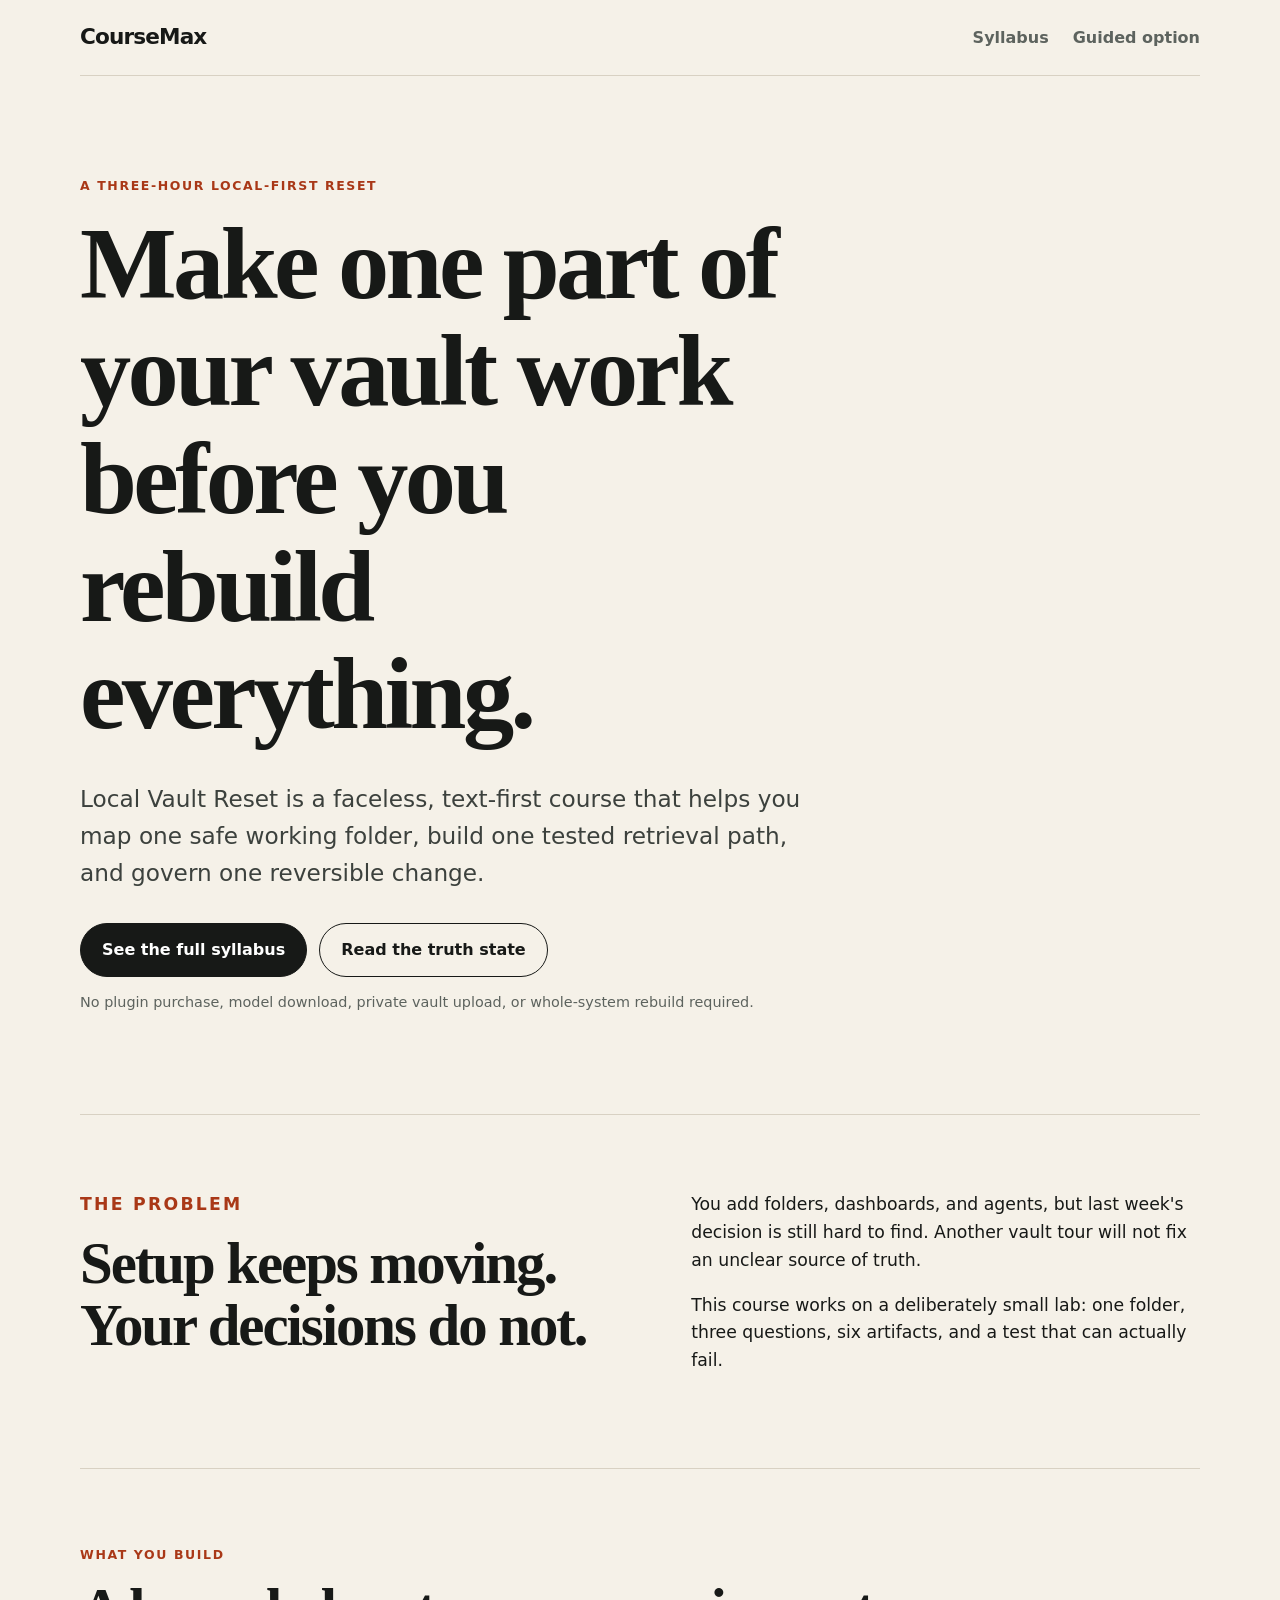
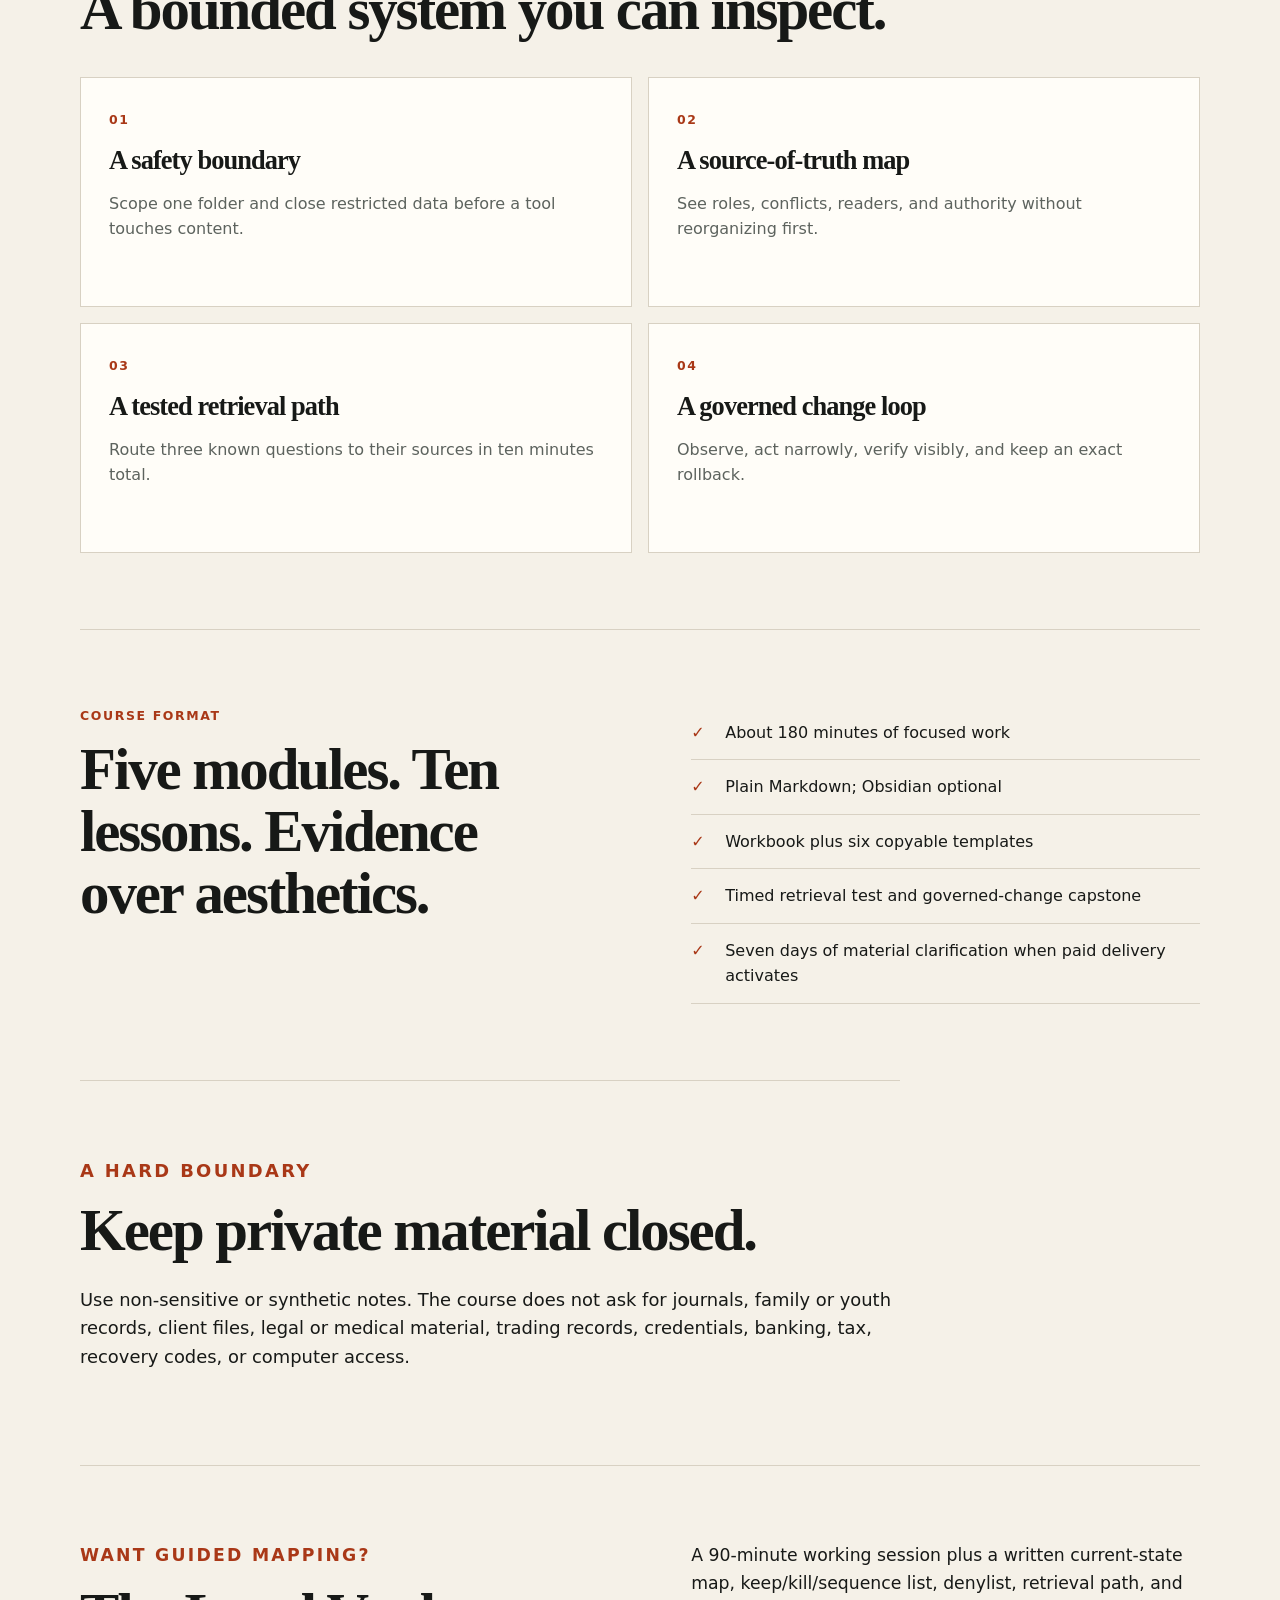
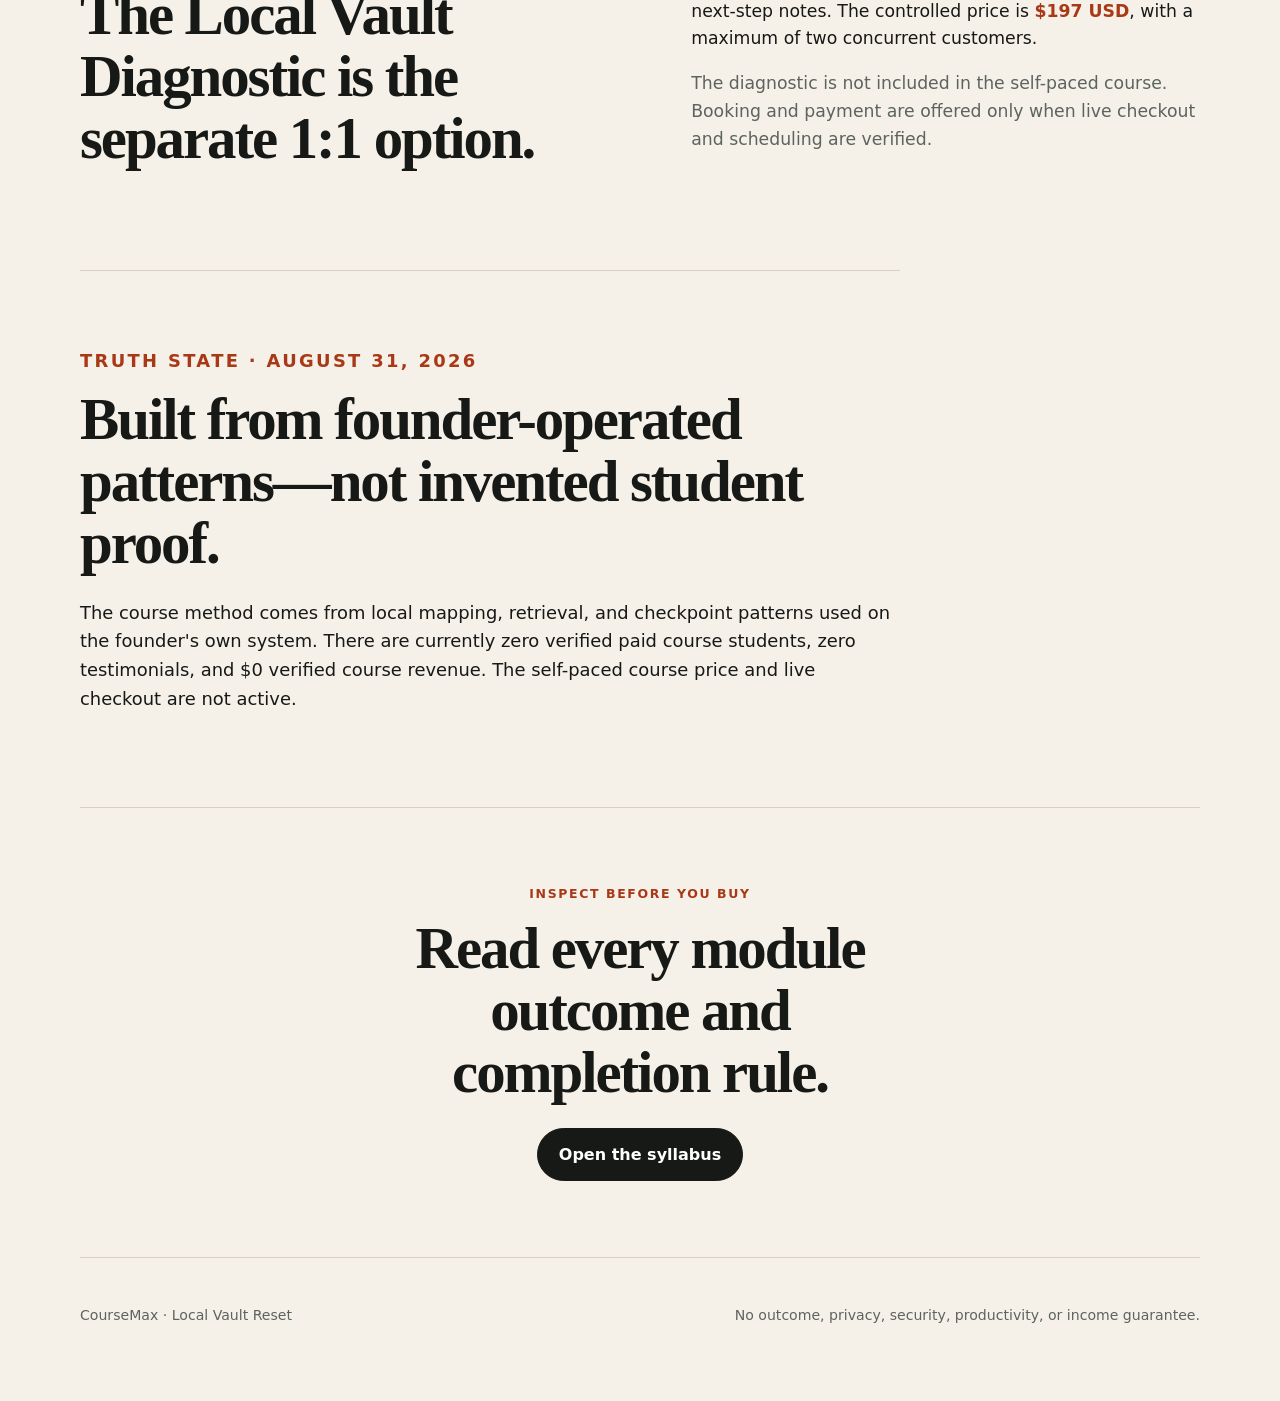
==== index.html @ 805ca391 "Launch Local Vault Reset public course page" ====
<!doctype html>
<html lang="en">
<head>
  <meta charset="utf-8">
  <meta name="viewport" content="width=device-width, initial-scale=1">
  <meta name="description" content="Local Vault Reset is a three-hour, text-first course for building one bounded retrieval path and governed change workflow.">
  <meta name="robots" content="index,follow">
  <title>Local Vault Reset — CourseMax</title>
  <link rel="stylesheet" href="styles.css">
</head>
<body>
  <header class="site-header">
    <a class="brand" href="index.html" aria-label="CourseMax home">CourseMax</a>
    <nav aria-label="Primary navigation">
      <a href="syllabus.html">Syllabus</a>
      <a href="#guided">Guided option</a>
    </nav>
  </header>

  <main>
    <section class="hero">
      <p class="eyebrow">A three-hour local-first reset</p>
      <h1>Make one part of your vault work before you rebuild everything.</h1>
      <p class="lede">Local Vault Reset is a faceless, text-first course that
        helps you map one safe working folder, build one tested retrieval path,
        and govern one reversible change.</p>
      <div class="actions">
        <a class="button primary" href="syllabus.html">See the full syllabus</a>
        <a class="button secondary" href="#truth">Read the truth state</a>
      </div>
      <p class="microcopy">No plugin purchase, model download, private vault
        upload, or whole-system rebuild required.</p>
    </section>

    <section class="problem grid" aria-labelledby="problem-title">
      <div>
        <p class="section-tag">The problem</p>
        <h2 id="problem-title">Setup keeps moving. Your decisions do not.</h2>
      </div>
      <div>
        <p>You add folders, dashboards, and agents, but last week's decision is
          still hard to find. Another vault tour will not fix an unclear source
          of truth.</p>
        <p>This course works on a deliberately small lab: one folder, three
          questions, six artifacts, and a test that can actually fail.</p>
      </div>
    </section>

    <section class="outcomes" aria-labelledby="outcomes-title">
      <p class="section-tag">What you build</p>
      <h2 id="outcomes-title">A bounded system you can inspect.</h2>
      <div class="cards">
        <article><span>01</span><h3>A safety boundary</h3><p>Scope one folder and close restricted data before a tool touches content.</p></article>
        <article><span>02</span><h3>A source-of-truth map</h3><p>See roles, conflicts, readers, and authority without reorganizing first.</p></article>
        <article><span>03</span><h3>A tested retrieval path</h3><p>Route three known questions to their sources in ten minutes total.</p></article>
        <article><span>04</span><h3>A governed change loop</h3><p>Observe, act narrowly, verify visibly, and keep an exact rollback.</p></article>
      </div>
    </section>

    <section class="split" aria-labelledby="format-title">
      <div>
        <p class="section-tag">Course format</p>
        <h2 id="format-title">Five modules. Ten lessons. Evidence over aesthetics.</h2>
      </div>
      <ul class="checklist">
        <li>About 180 minutes of focused work</li>
        <li>Plain Markdown; Obsidian optional</li>
        <li>Workbook plus six copyable templates</li>
        <li>Timed retrieval test and governed-change capstone</li>
        <li>Seven days of material clarification when paid delivery activates</li>
      </ul>
    </section>

    <section class="boundary" aria-labelledby="boundary-title">
      <p class="section-tag">A hard boundary</p>
      <h2 id="boundary-title">Keep private material closed.</h2>
      <p>Use non-sensitive or synthetic notes. The course does not ask for
        journals, family or youth records, client files, legal or medical
        material, trading records, credentials, banking, tax, recovery codes,
        or computer access.</p>
    </section>

    <section id="guided" class="guided grid" aria-labelledby="guided-title">
      <div>
        <p class="section-tag">Want guided mapping?</p>
        <h2 id="guided-title">The Local Vault Diagnostic is the separate 1:1 option.</h2>
      </div>
      <div>
        <p>A 90-minute working session plus a written current-state map,
          keep/kill/sequence list, denylist, retrieval path, and next-step notes.
          The controlled price is <strong>$197 USD</strong>, with a maximum of two
          concurrent customers.</p>
        <p class="microcopy">The diagnostic is not included in the self-paced
          course. Booking and payment are offered only when live checkout and
          scheduling are verified.</p>
      </div>
    </section>

    <section id="truth" class="truth" aria-labelledby="truth-title">
      <p class="section-tag">Truth state · August 31, 2026</p>
      <h2 id="truth-title">Built from founder-operated patterns—not invented student proof.</h2>
      <p>The course method comes from local mapping, retrieval, and checkpoint
        patterns used on the founder's own system. There are currently zero
        verified paid course students, zero testimonials, and $0 verified course
        revenue. The self-paced course price and live checkout are not active.</p>
    </section>

    <section class="final-cta" aria-labelledby="cta-title">
      <p class="section-tag">Inspect before you buy</p>
      <h2 id="cta-title">Read every module outcome and completion rule.</h2>
      <a class="button primary" href="syllabus.html">Open the syllabus</a>
    </section>
  </main>

  <footer>
    <p>CourseMax · Local Vault Reset</p>
    <p>No outcome, privacy, security, productivity, or income guarantee.</p>
  </footer>
</body>
</html>
---- styles.css ----
:root {
  --ink: #171917;
  --muted: #5d635e;
  --paper: #f5f1e8;
  --card: #fffdf8;
  --accent: #e55d2f;
  --accent-dark: #a93817;
  --line: #d8d1c3;
  --green: #173f35;
  --max: 1120px;
}

* { box-sizing: border-box; }
html { scroll-behavior: smooth; }
body {
  margin: 0;
  color: var(--ink);
  background: var(--paper);
  font-family: Inter, ui-sans-serif, system-ui, -apple-system, BlinkMacSystemFont, "Segoe UI", sans-serif;
  line-height: 1.6;
}
a { color: inherit; }
.site-header, main, footer { width: min(calc(100% - 40px), var(--max)); margin-inline: auto; }
.site-header { display: flex; justify-content: space-between; align-items: center; min-height: 76px; border-bottom: 1px solid var(--line); }
.brand { font-weight: 850; letter-spacing: -.04em; text-decoration: none; font-size: 1.35rem; }
nav { display: flex; gap: 24px; }
nav a { color: var(--muted); font-weight: 650; text-decoration: none; }
nav a:hover, nav a:focus-visible { color: var(--accent-dark); }
.hero, .page-intro { padding: 100px 0 86px; max-width: 940px; }
.eyebrow, .section-tag { margin: 0 0 14px; color: var(--accent-dark); font-size: .78rem; font-weight: 850; letter-spacing: .13em; text-transform: uppercase; }
h1, h2, h3 { font-family: Georgia, "Times New Roman", serif; line-height: 1.05; letter-spacing: -.035em; }
h1 { font-size: clamp(3.1rem, 8vw, 6.7rem); margin: 0; max-width: 14ch; }
h2 { font-size: clamp(2.1rem, 4.6vw, 4.1rem); margin: 0 0 24px; }
h3 { font-size: 1.65rem; margin: 16px 0 10px; }
.lede { max-width: 730px; color: #3c413d; font-size: clamp(1.15rem, 2.1vw, 1.45rem); margin: 32px 0; }
.actions { display: flex; flex-wrap: wrap; gap: 12px; margin-top: 32px; }
.button { display: inline-block; border: 1px solid var(--ink); border-radius: 100px; padding: 13px 21px; font-weight: 800; text-decoration: none; }
.button.primary { color: white; background: var(--ink); }
.button.primary:hover, .button.primary:focus-visible { background: var(--green); }
.button.secondary { background: transparent; }
.microcopy { color: var(--muted); font-size: .9rem; max-width: 700px; }
section:not(.hero):not(.page-intro) { padding: 76px 0; border-top: 1px solid var(--line); }
.grid, .split { display: grid; grid-template-columns: 1fr 1fr; gap: clamp(36px, 8vw, 110px); align-items: start; }
.problem p, .guided p { margin-top: 0; font-size: 1.08rem; }
.cards { display: grid; grid-template-columns: repeat(2, 1fr); gap: 16px; margin-top: 36px; }
.cards article { background: var(--card); border: 1px solid var(--line); padding: 28px; min-height: 230px; }
.cards span { color: var(--accent-dark); font-weight: 850; font-size: .78rem; letter-spacing: .12em; }
.cards p { color: var(--muted); }
.checklist { list-style: none; padding: 0; margin: 0; }
.checklist li { padding: 14px 0 14px 34px; border-bottom: 1px solid var(--line); position: relative; }
.checklist li::before { content: "✓"; position: absolute; left: 0; color: var(--accent-dark); font-weight: 900; }
.boundary, .truth, .completion { max-width: 820px; }
.boundary p, .truth p, .completion p { font-size: 1.12rem; }
.guided strong { color: var(--accent-dark); }
.final-cta { text-align: center; }
.final-cta h2 { margin-inline: auto; max-width: 17ch; }
footer { border-top: 1px solid var(--line); display: flex; justify-content: space-between; gap: 20px; padding: 32px 0 60px; color: var(--muted); font-size: .88rem; }
.module-list { display: grid; gap: 18px; }
.module { background: var(--card); border: 1px solid var(--line); padding: clamp(26px, 5vw, 48px); }
.module > p { color: var(--accent-dark); font-size: .78rem; font-weight: 850; letter-spacing: .11em; text-transform: uppercase; }
.module h2 { font-size: clamp(2rem, 4vw, 3.2rem); }
.module li { margin: 10px 0; }

@media (max-width: 720px) {
  .site-header, main, footer { width: min(calc(100% - 28px), var(--max)); }
  .site-header { align-items: flex-start; padding: 20px 0; }
  nav { gap: 12px; flex-direction: column; text-align: right; }
  .hero, .page-intro { padding: 70px 0 60px; }
  h1 { font-size: clamp(3rem, 15vw, 5rem); }
  .grid, .split, .cards { grid-template-columns: 1fr; }
  section:not(.hero):not(.page-intro) { padding: 56px 0; }
  footer { flex-direction: column; }
}

@media (prefers-reduced-motion: reduce) { html { scroll-behavior: auto; } }
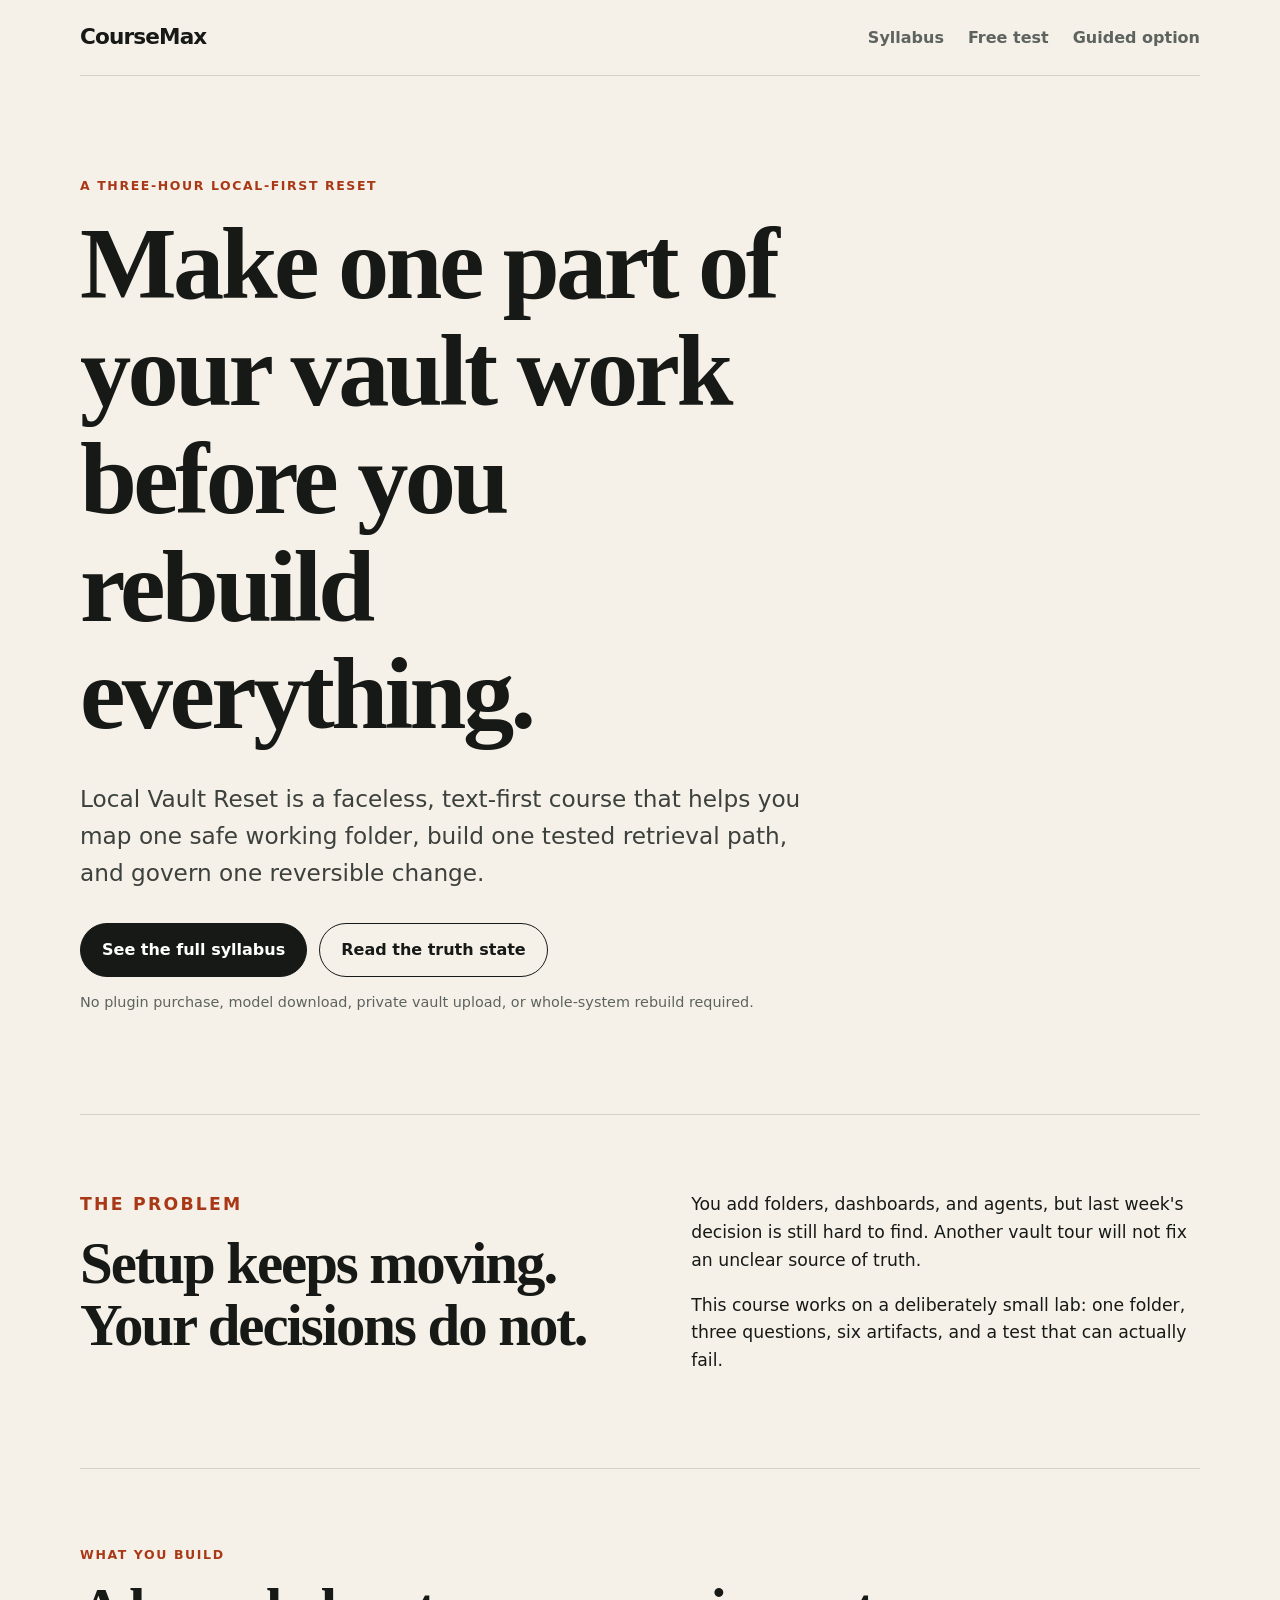
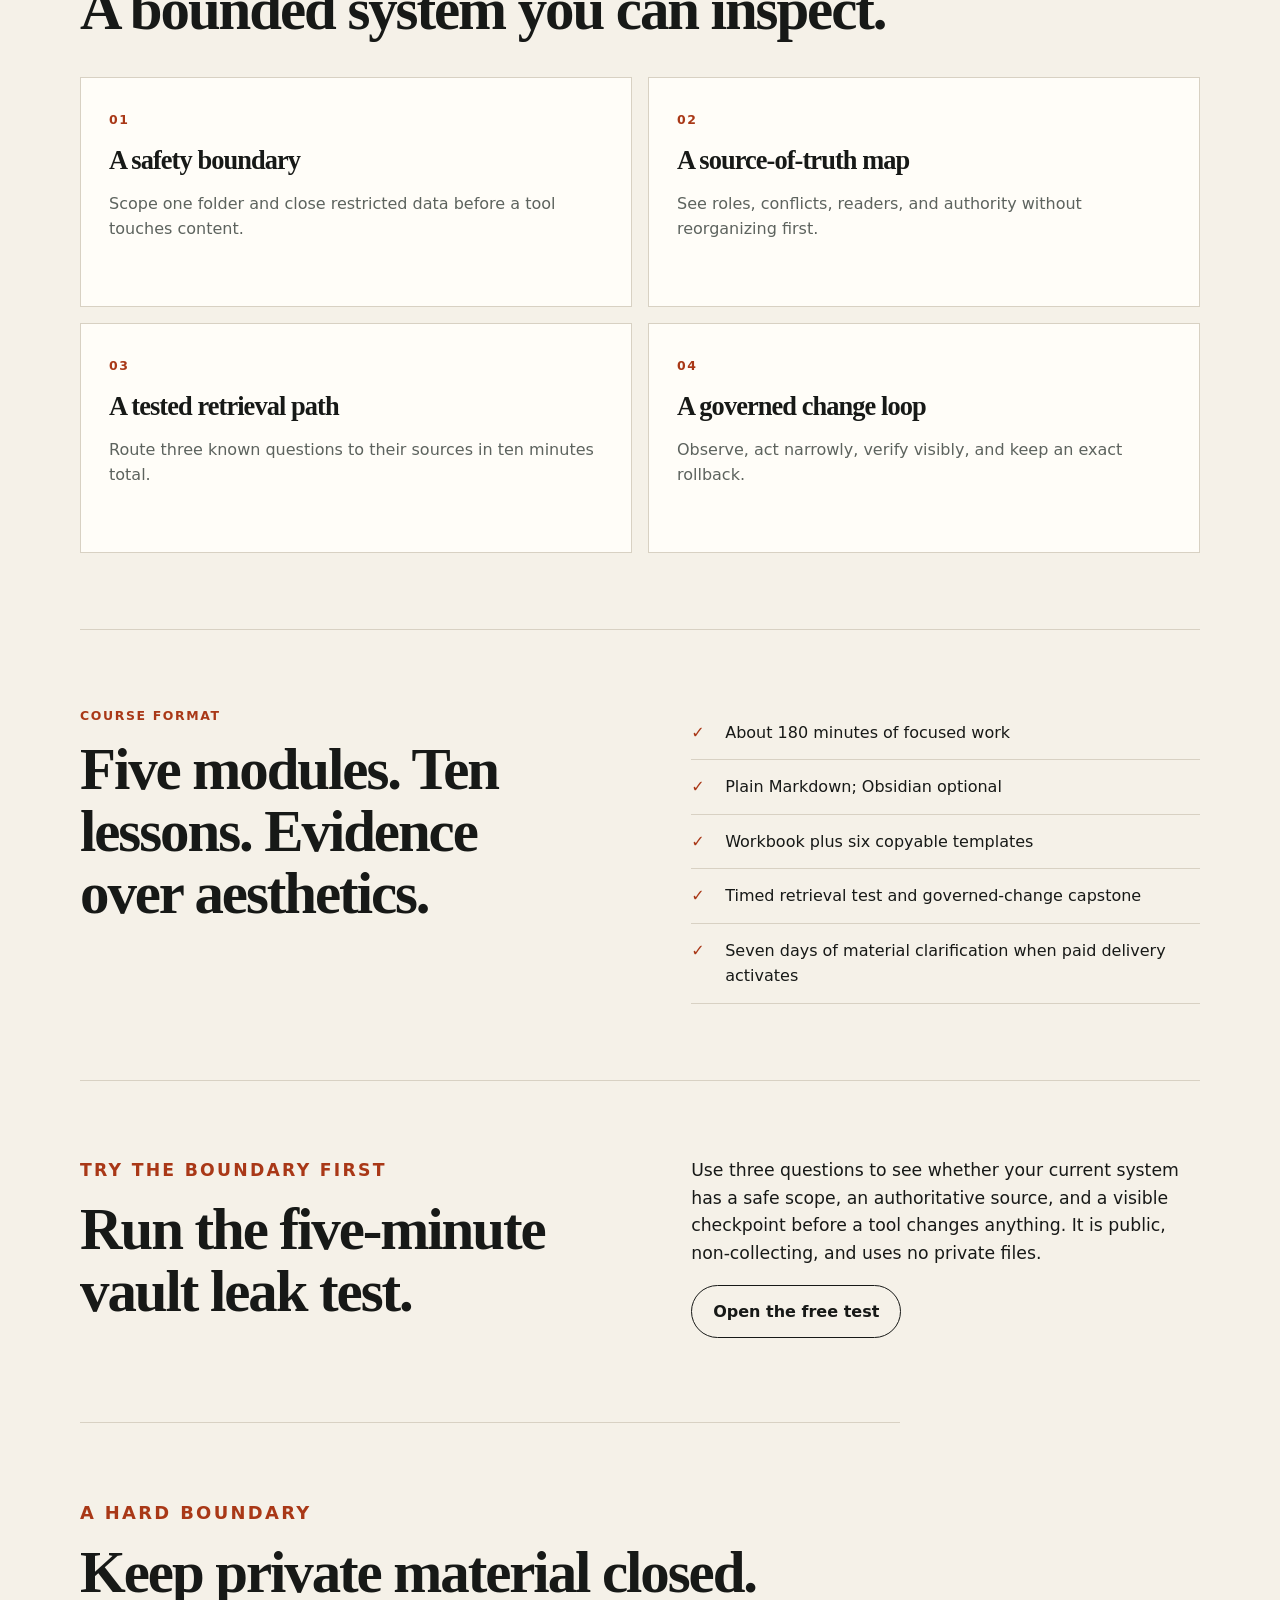
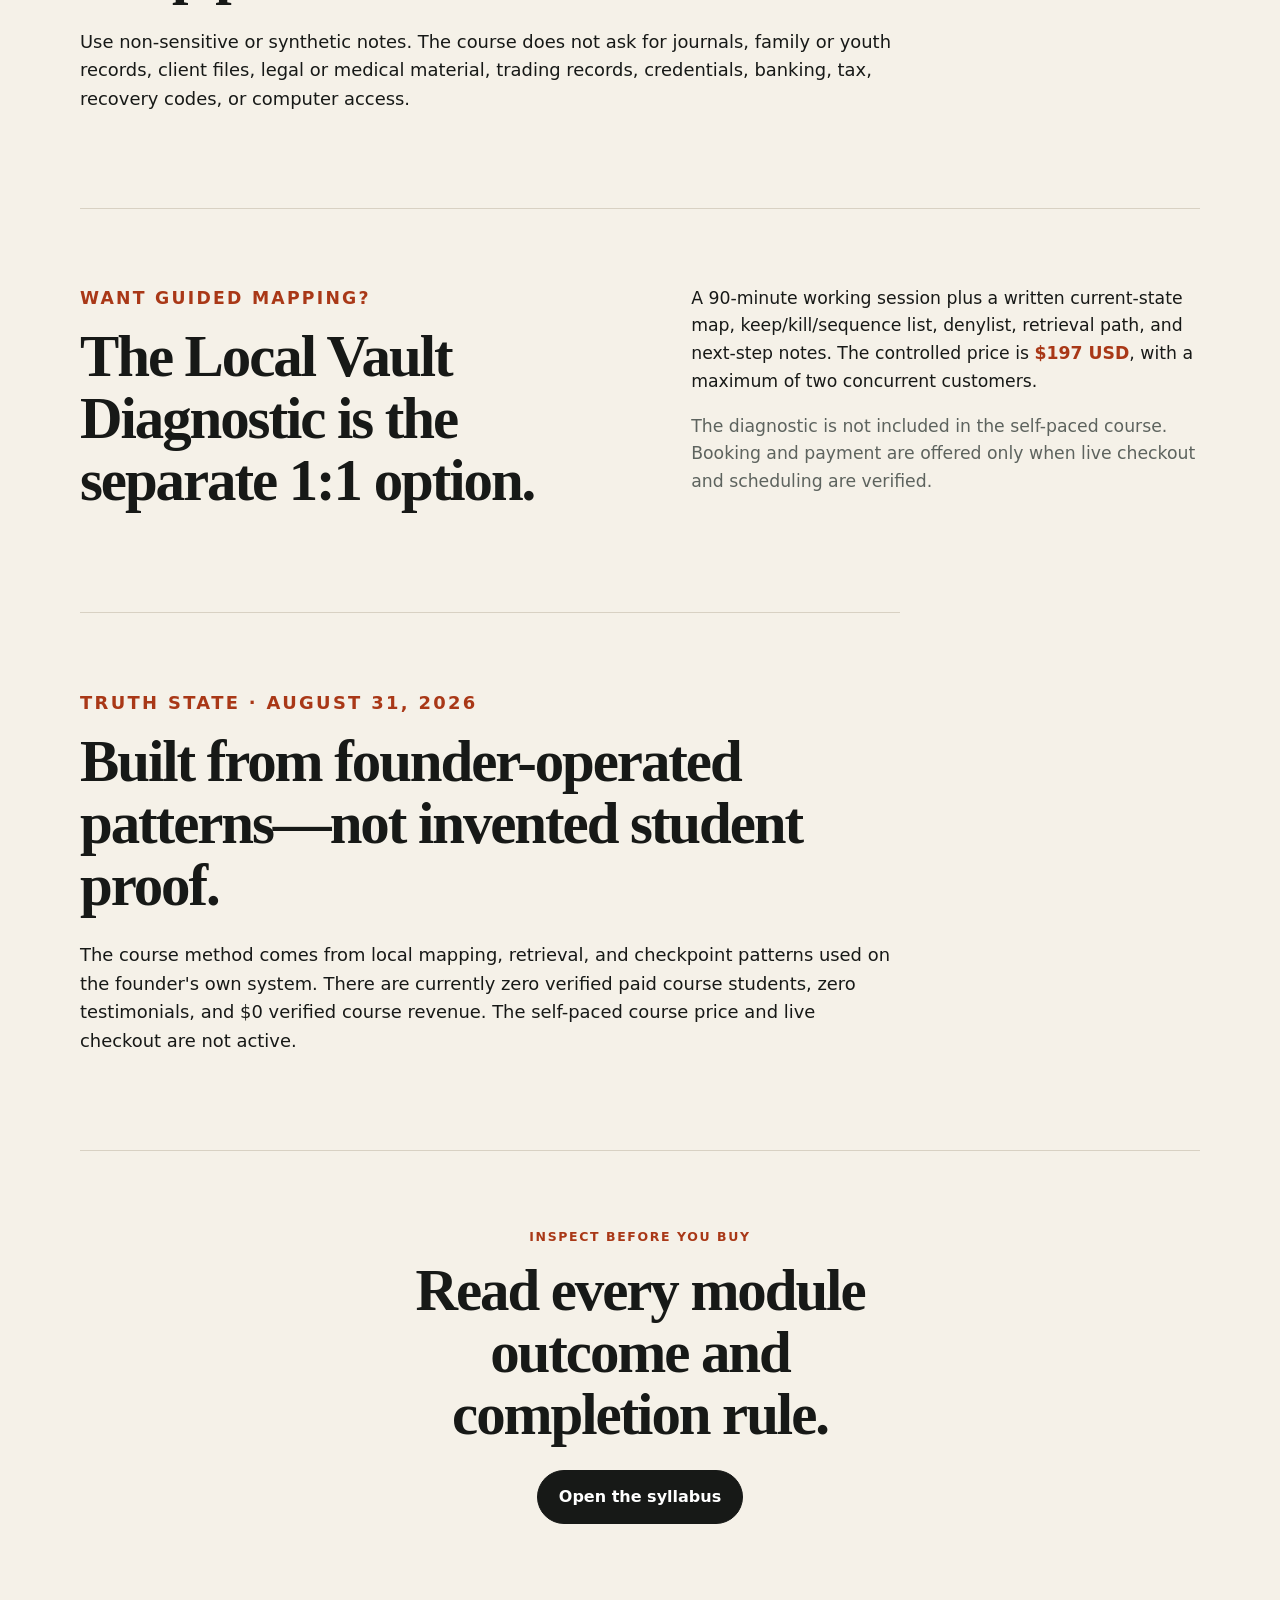
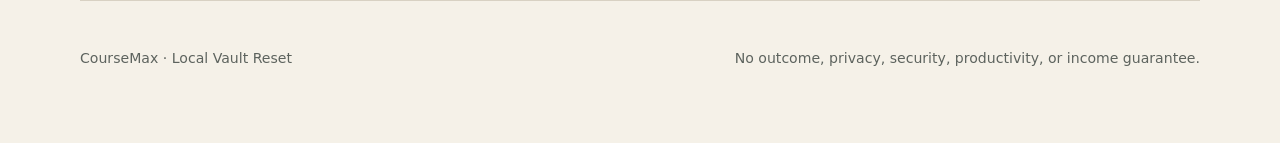
==== commit c744e53b: "Publish five-minute vault leak test" ====
--- a/index.html
+++ b/index.html
@@ -13,6 +13,7 @@
     <a class="brand" href="index.html" aria-label="CourseMax home">CourseMax</a>
     <nav aria-label="Primary navigation">
       <a href="syllabus.html">Syllabus</a>
+      <a href="vault-leak-test.html">Free test</a>
       <a href="#guided">Guided option</a>
     </nav>
   </header>
@@ -71,6 +72,20 @@
       </ul>
     </section>
 
+    <section class="guided grid" aria-labelledby="test-title">
+      <div>
+        <p class="section-tag">Try the boundary first</p>
+        <h2 id="test-title">Run the five-minute vault leak test.</h2>
+      </div>
+      <div>
+        <p>Use three questions to see whether your current system has a safe
+          scope, an authoritative source, and a visible checkpoint before a
+          tool changes anything. It is public, non-collecting, and uses no
+          private files.</p>
+        <a class="button secondary" href="vault-leak-test.html">Open the free test</a>
+      </div>
+    </section>
+
     <section class="boundary" aria-labelledby="boundary-title">
       <p class="section-tag">A hard boundary</p>
       <h2 id="boundary-title">Keep private material closed.</h2>
@@ -118,4 +133,3 @@
   </footer>
 </body>
 </html>
-
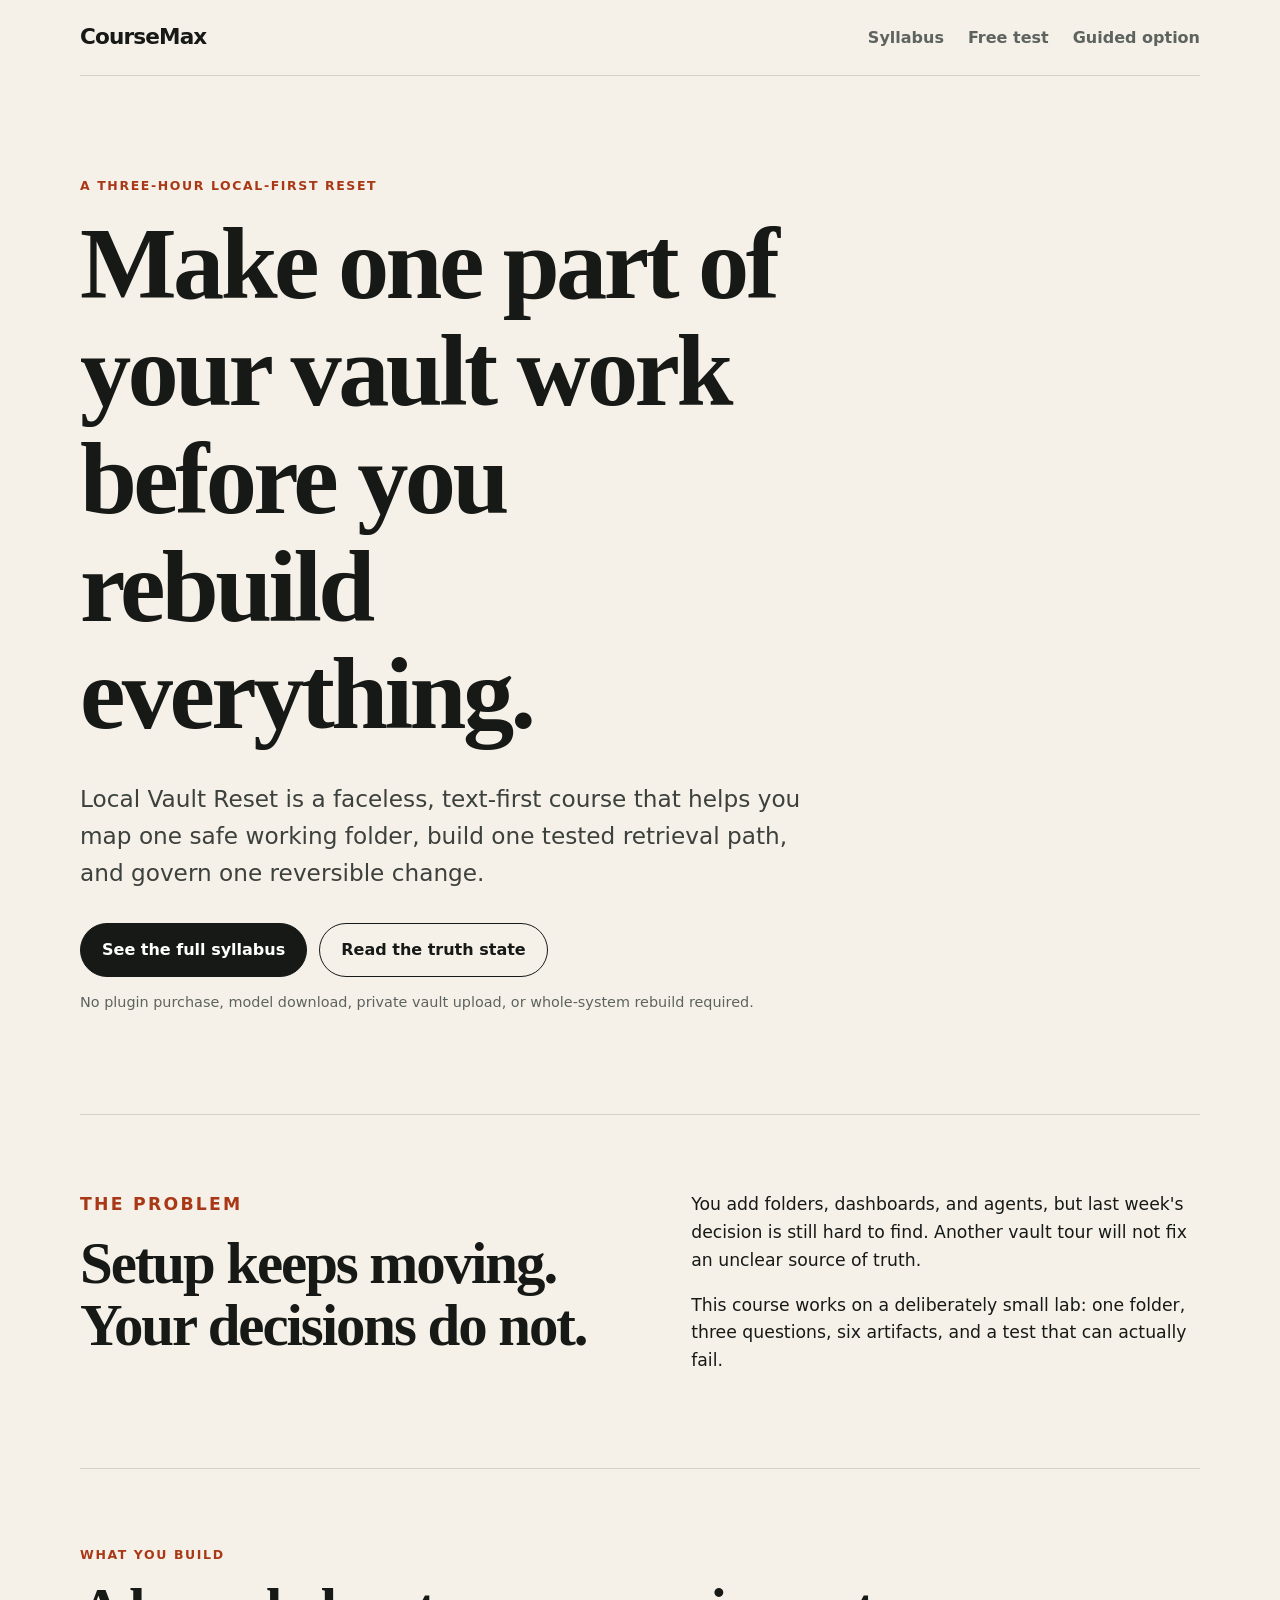
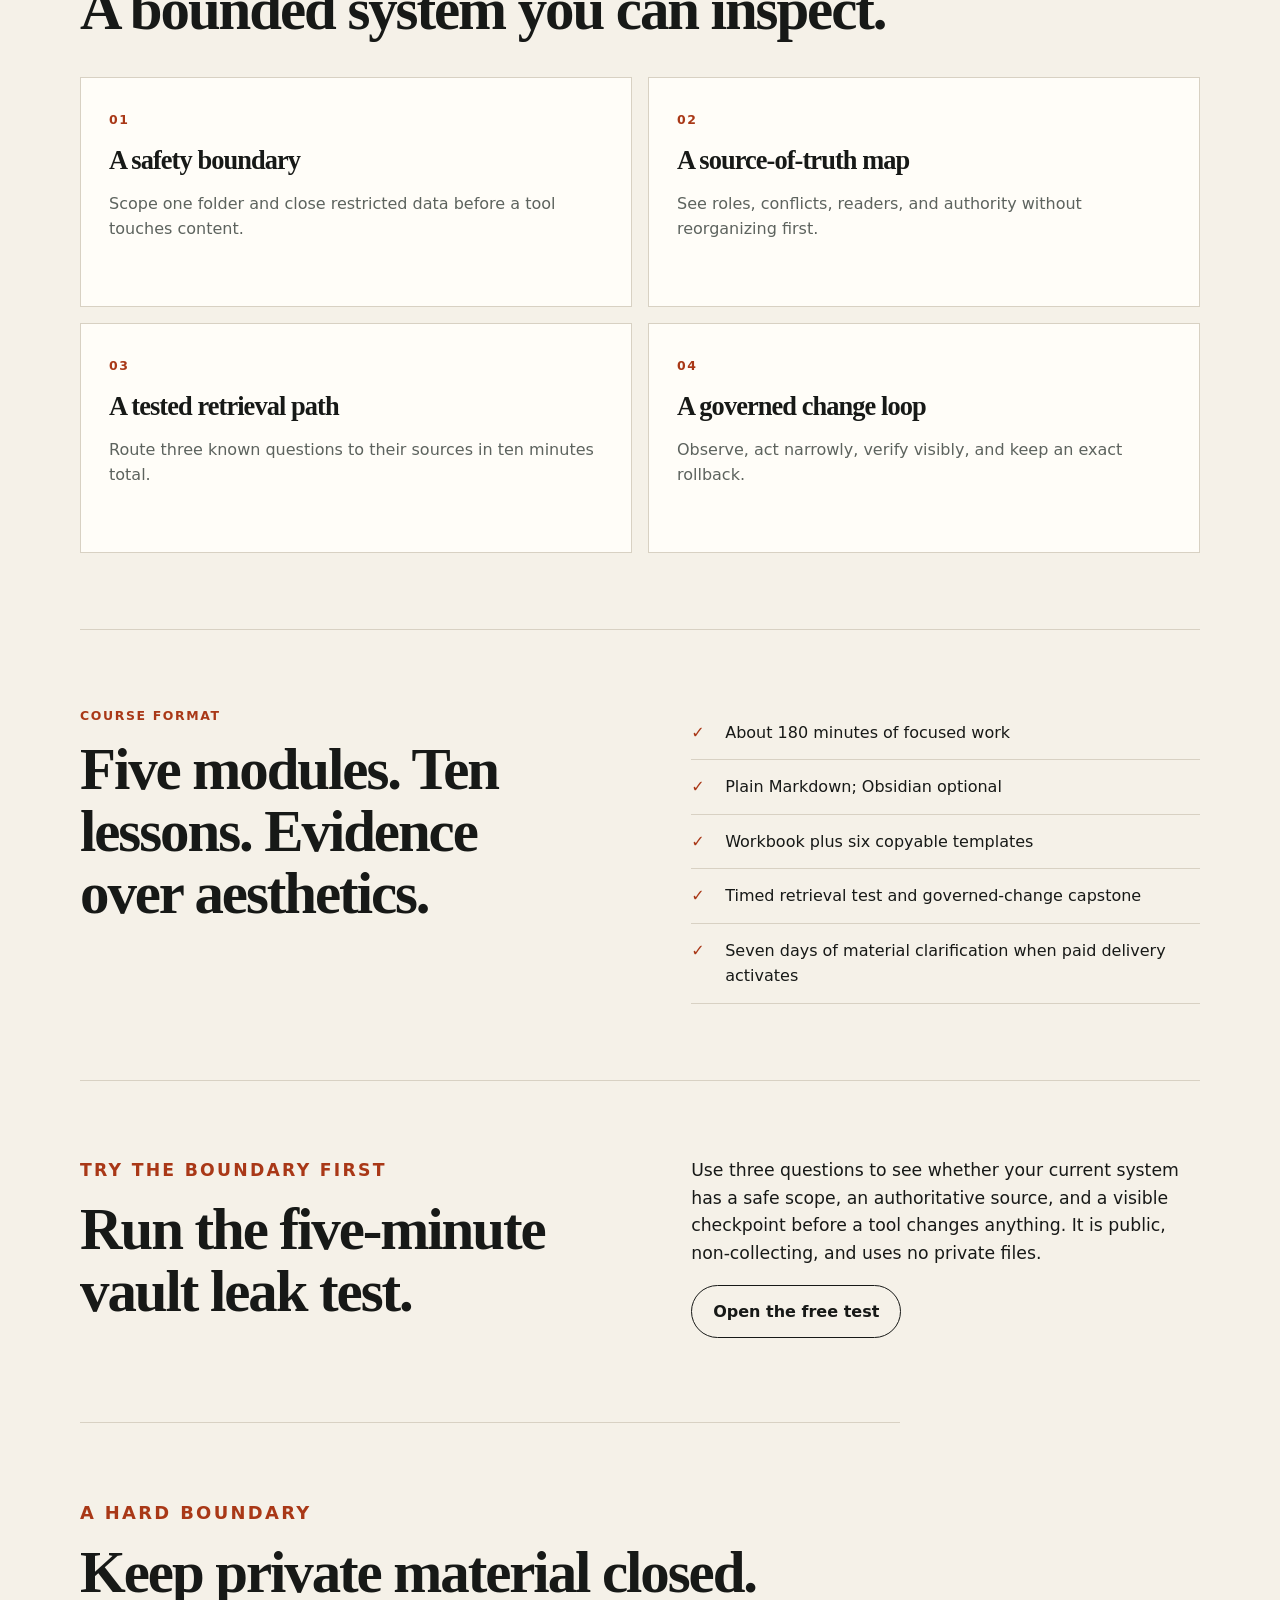
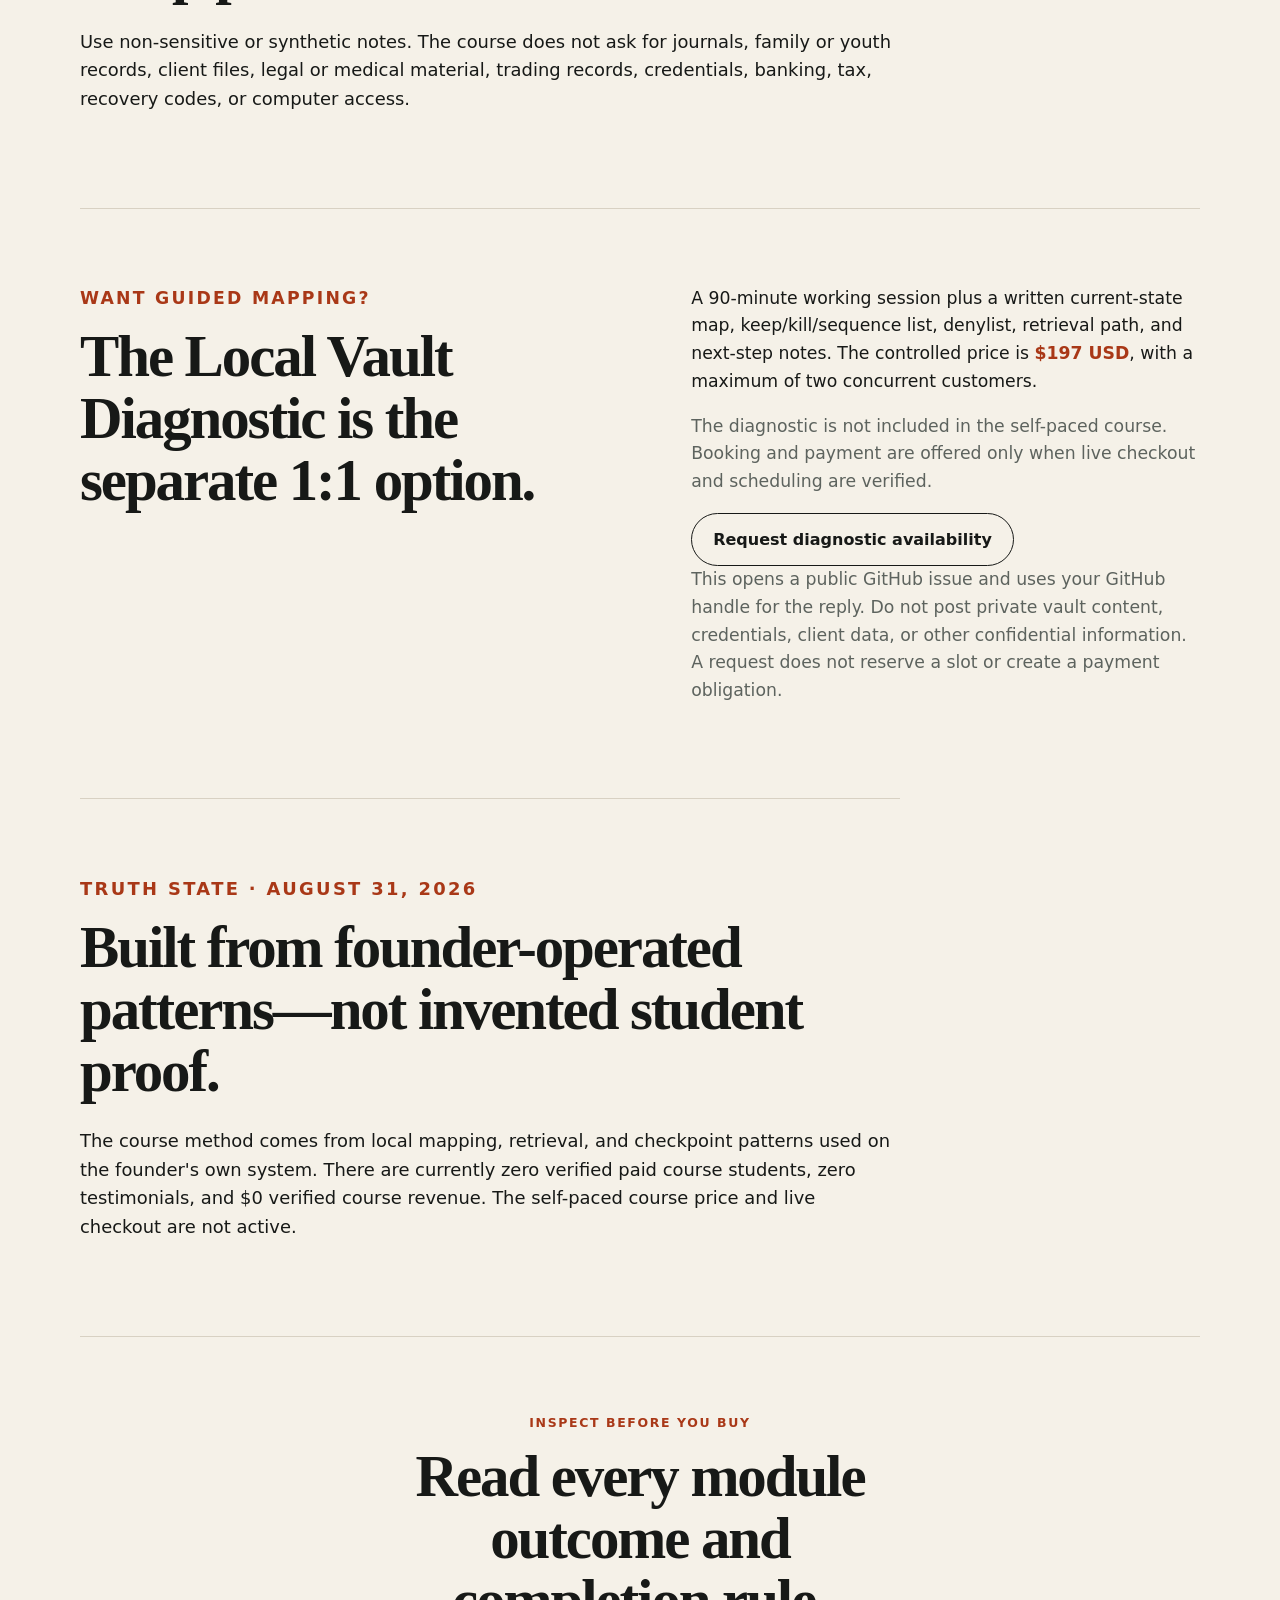
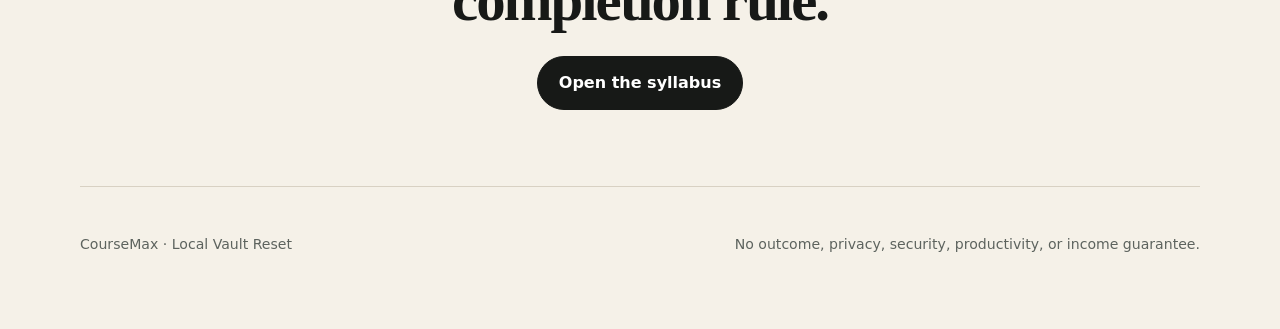
==== commit 56c3af1e: "Add guided diagnostic interest route" ====
--- a/index.html
+++ b/index.html
@@ -108,6 +108,11 @@
         <p class="microcopy">The diagnostic is not included in the self-paced
           course. Booking and payment are offered only when live checkout and
           scheduling are verified.</p>
+        <a class="button secondary" href="https://github.com/nova-digital-jig/local-vault-reset/issues/new?template=guided-diagnostic-interest.yml">Request diagnostic availability</a>
+        <p class="microcopy">This opens a public GitHub issue and uses your
+          GitHub handle for the reply. Do not post private vault content,
+          credentials, client data, or other confidential information. A request
+          does not reserve a slot or create a payment obligation.</p>
       </div>
     </section>
 
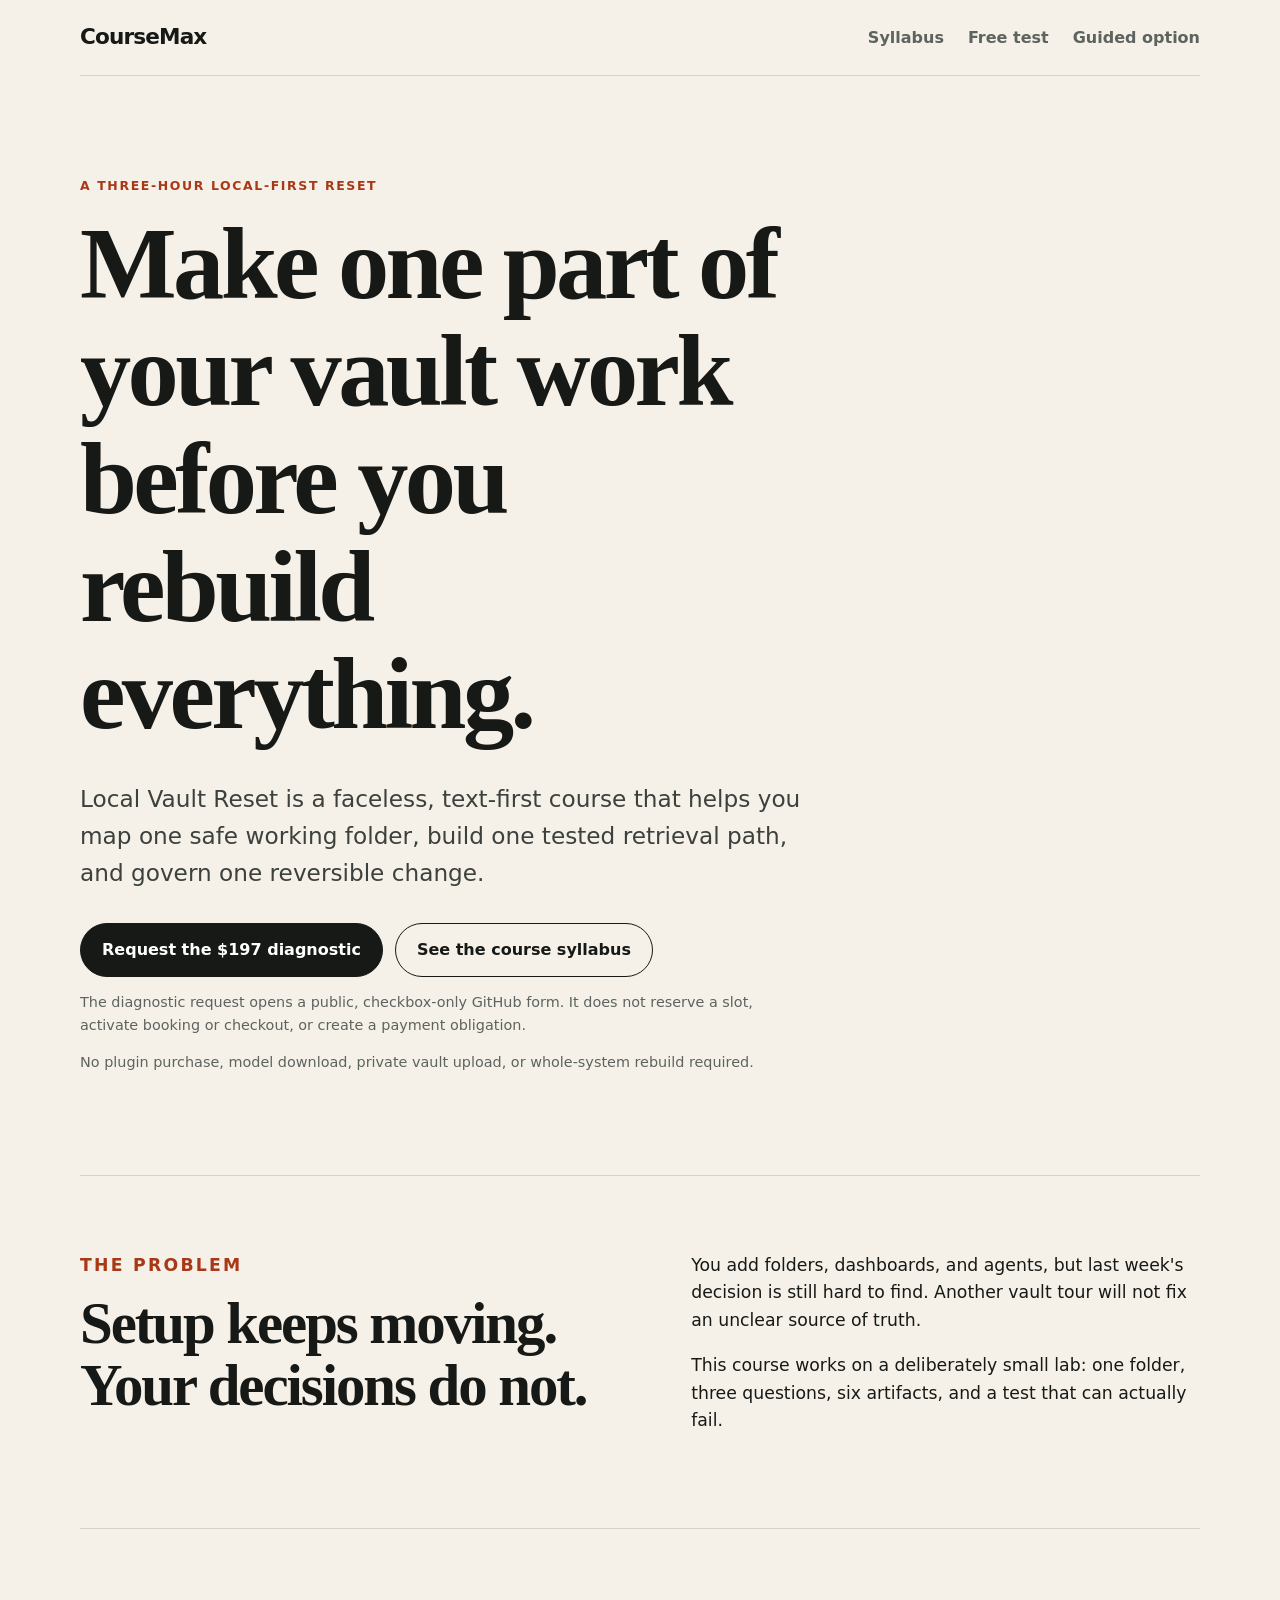
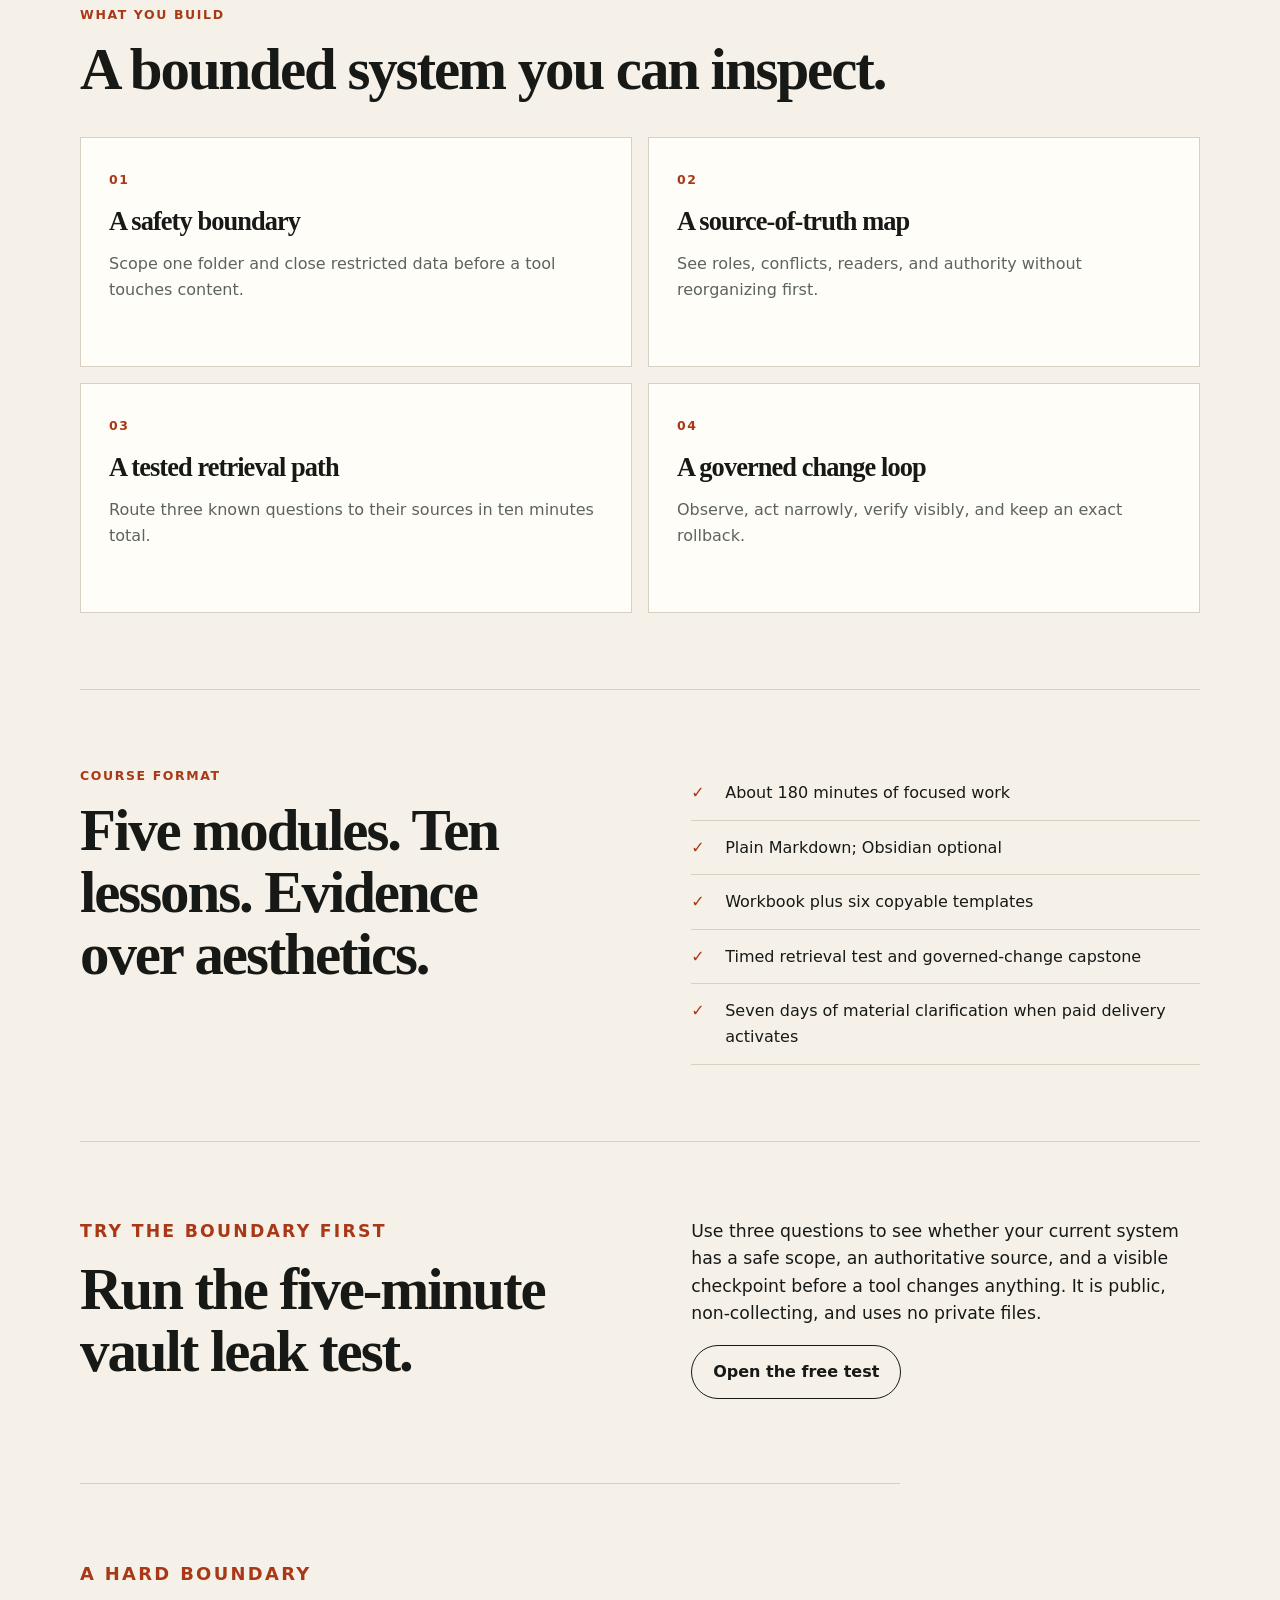
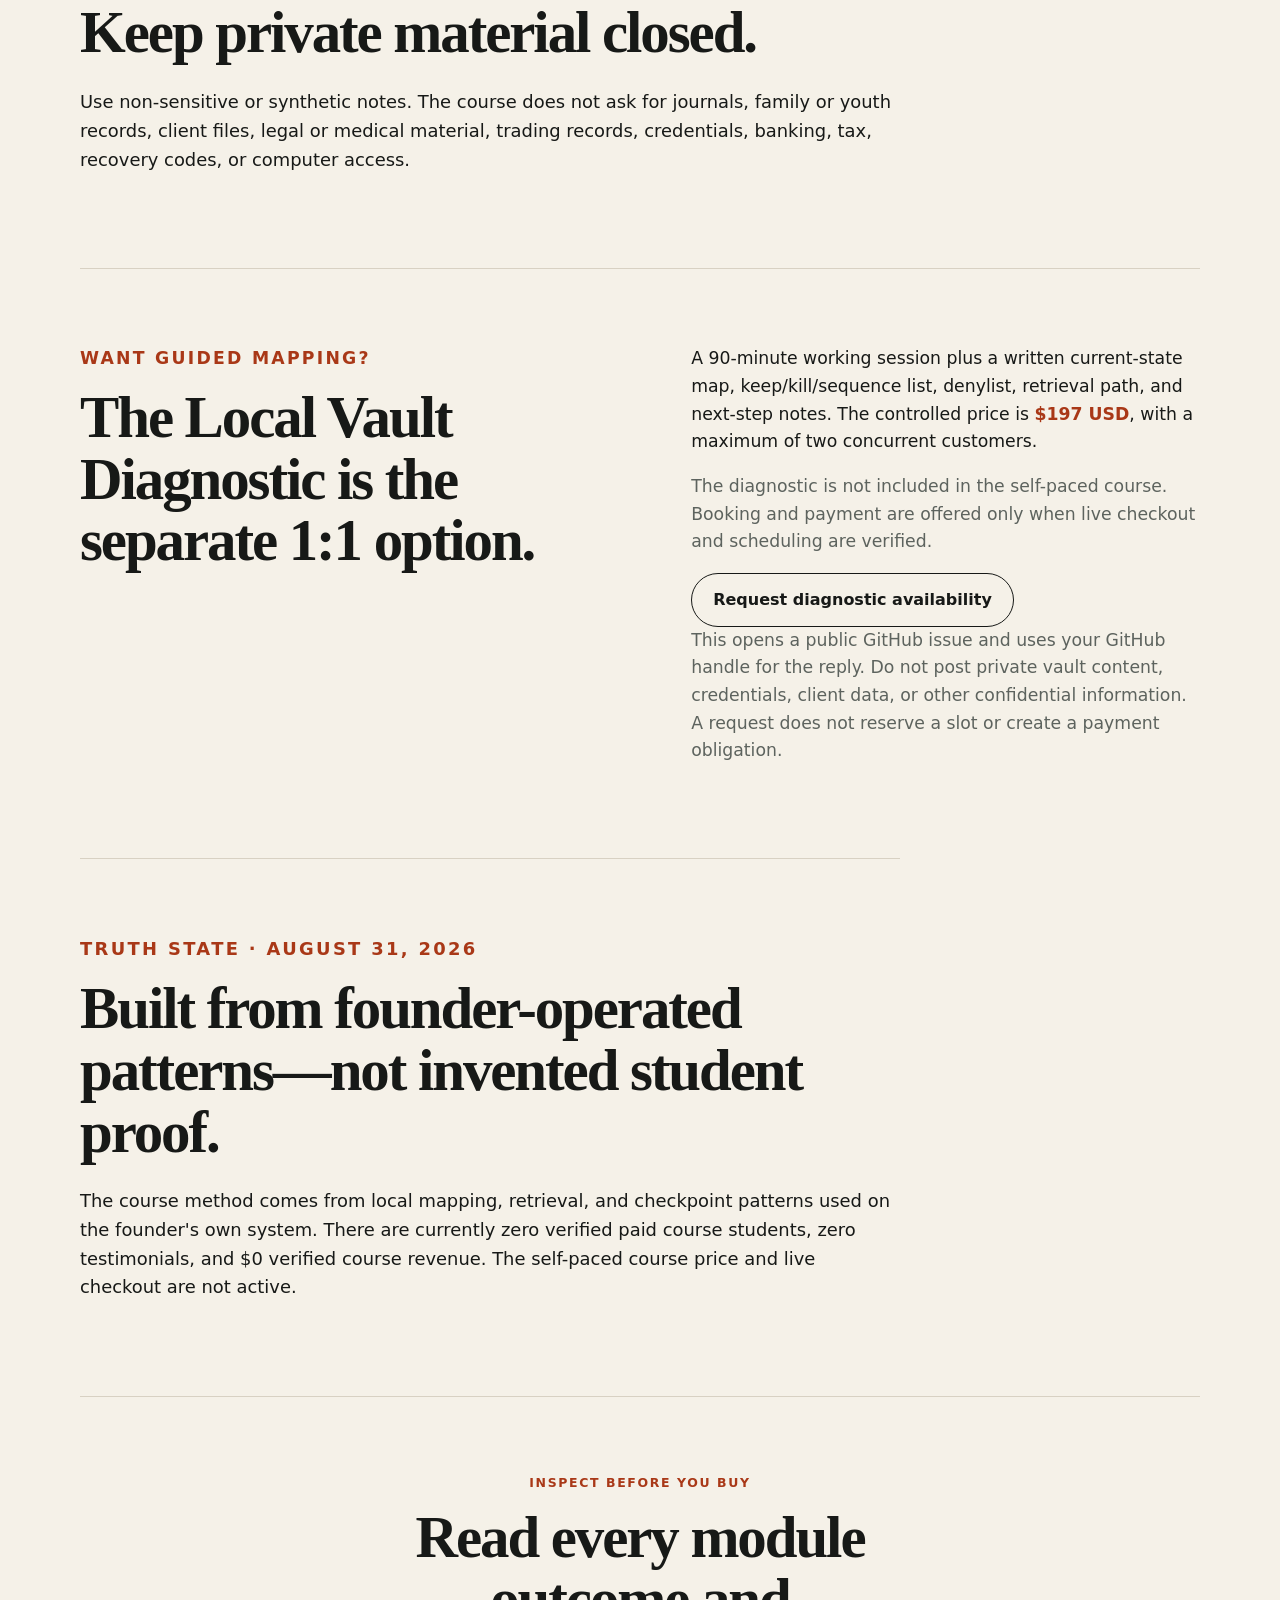
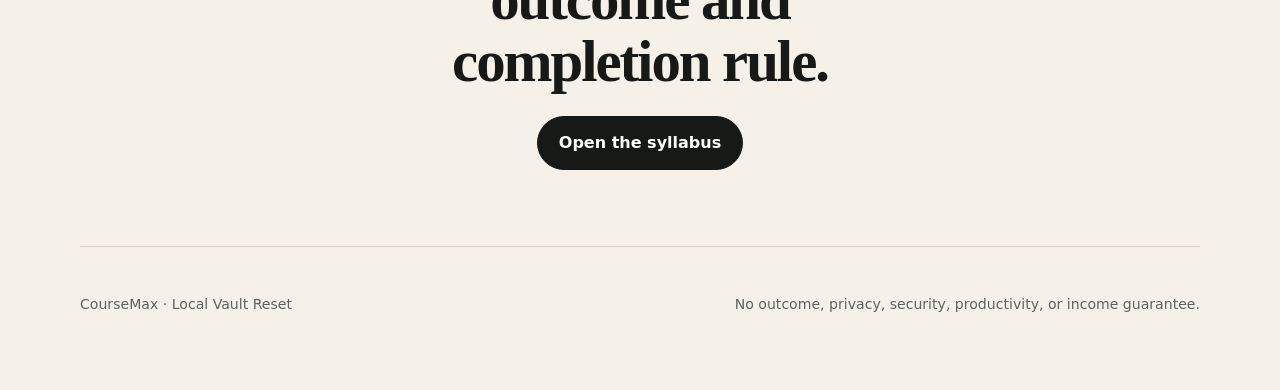
==== commit d96fe6fe: "Prioritize diagnostic availability CTA" ====
--- a/index.html
+++ b/index.html
@@ -5,6 +5,14 @@
   <meta name="viewport" content="width=device-width, initial-scale=1">
   <meta name="description" content="Local Vault Reset is a three-hour, text-first course for building one bounded retrieval path and governed change workflow.">
   <meta name="robots" content="index,follow">
+  <link rel="canonical" href="https://nova-digital-jig.github.io/local-vault-reset/">
+  <meta property="og:type" content="website">
+  <meta property="og:url" content="https://nova-digital-jig.github.io/local-vault-reset/">
+  <meta property="og:title" content="Local Vault Reset — CourseMax">
+  <meta property="og:description" content="Local Vault Reset is a three-hour, text-first course for building one bounded retrieval path and governed change workflow.">
+  <meta name="twitter:card" content="summary">
+  <meta name="twitter:title" content="Local Vault Reset — CourseMax">
+  <meta name="twitter:description" content="Local Vault Reset is a three-hour, text-first course for building one bounded retrieval path and governed change workflow.">
   <title>Local Vault Reset — CourseMax</title>
   <link rel="stylesheet" href="styles.css">
 </head>
@@ -26,9 +34,12 @@
         helps you map one safe working folder, build one tested retrieval path,
         and govern one reversible change.</p>
       <div class="actions">
-        <a class="button primary" href="syllabus.html">See the full syllabus</a>
-        <a class="button secondary" href="#truth">Read the truth state</a>
+        <a class="button primary" href="https://github.com/nova-digital-jig/local-vault-reset/issues/new?template=guided-diagnostic-interest.yml">Request the $197 diagnostic</a>
+        <a class="button secondary" href="syllabus.html">See the course syllabus</a>
       </div>
+      <p class="microcopy">The diagnostic request opens a public, checkbox-only
+        GitHub form. It does not reserve a slot, activate booking or checkout,
+        or create a payment obligation.</p>
       <p class="microcopy">No plugin purchase, model download, private vault
         upload, or whole-system rebuild required.</p>
     </section>
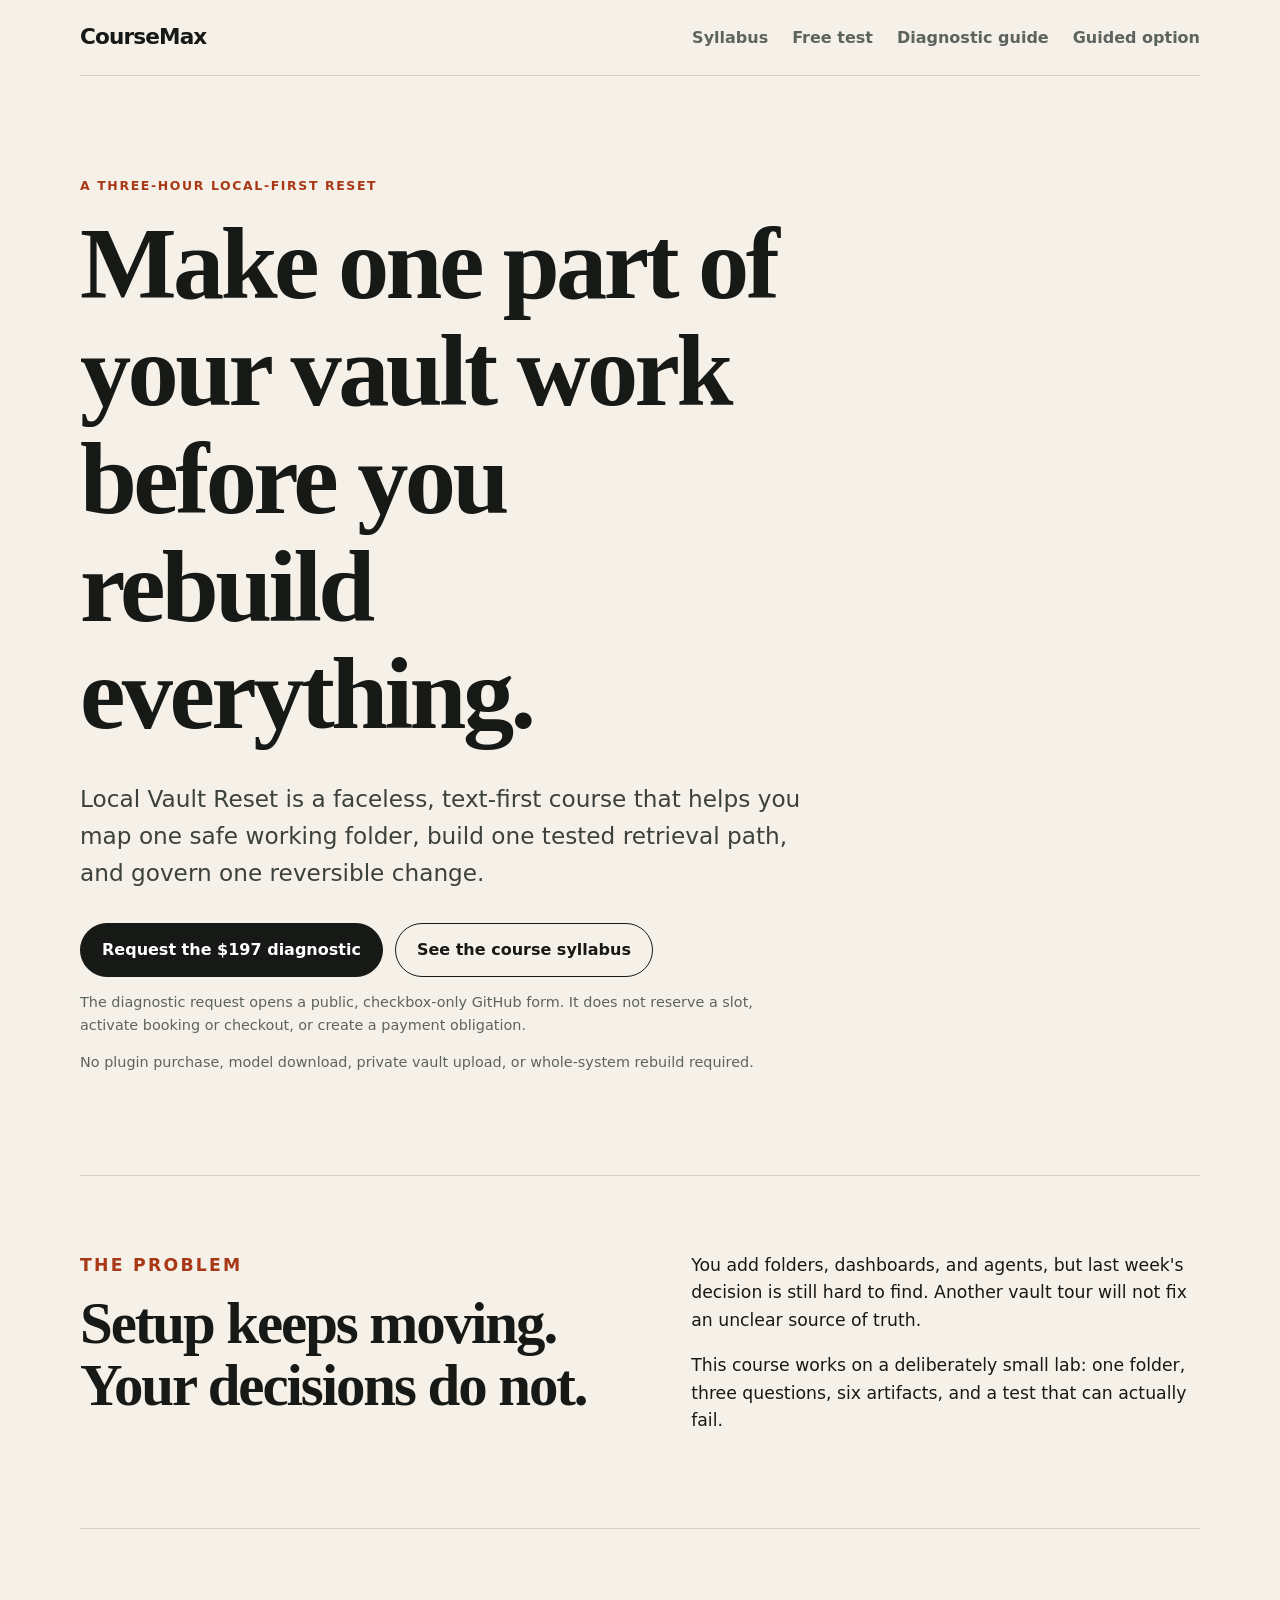
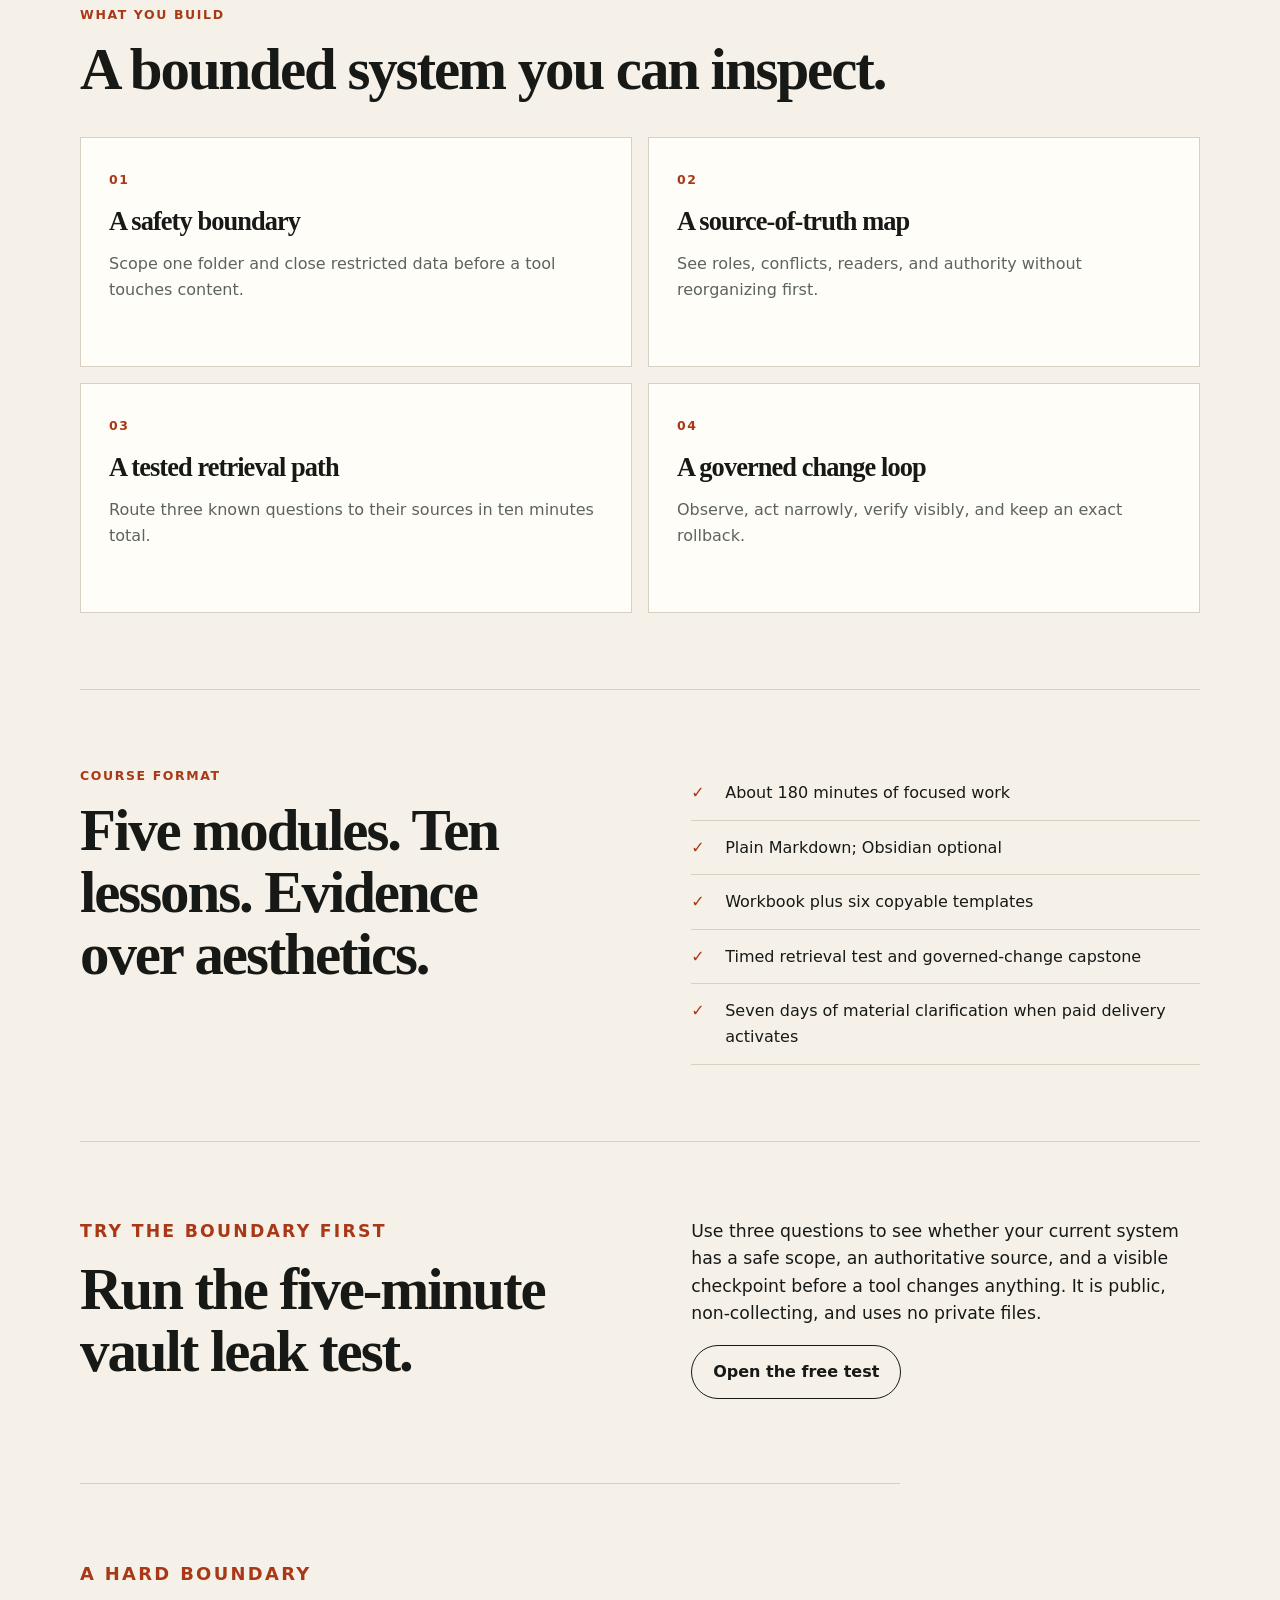
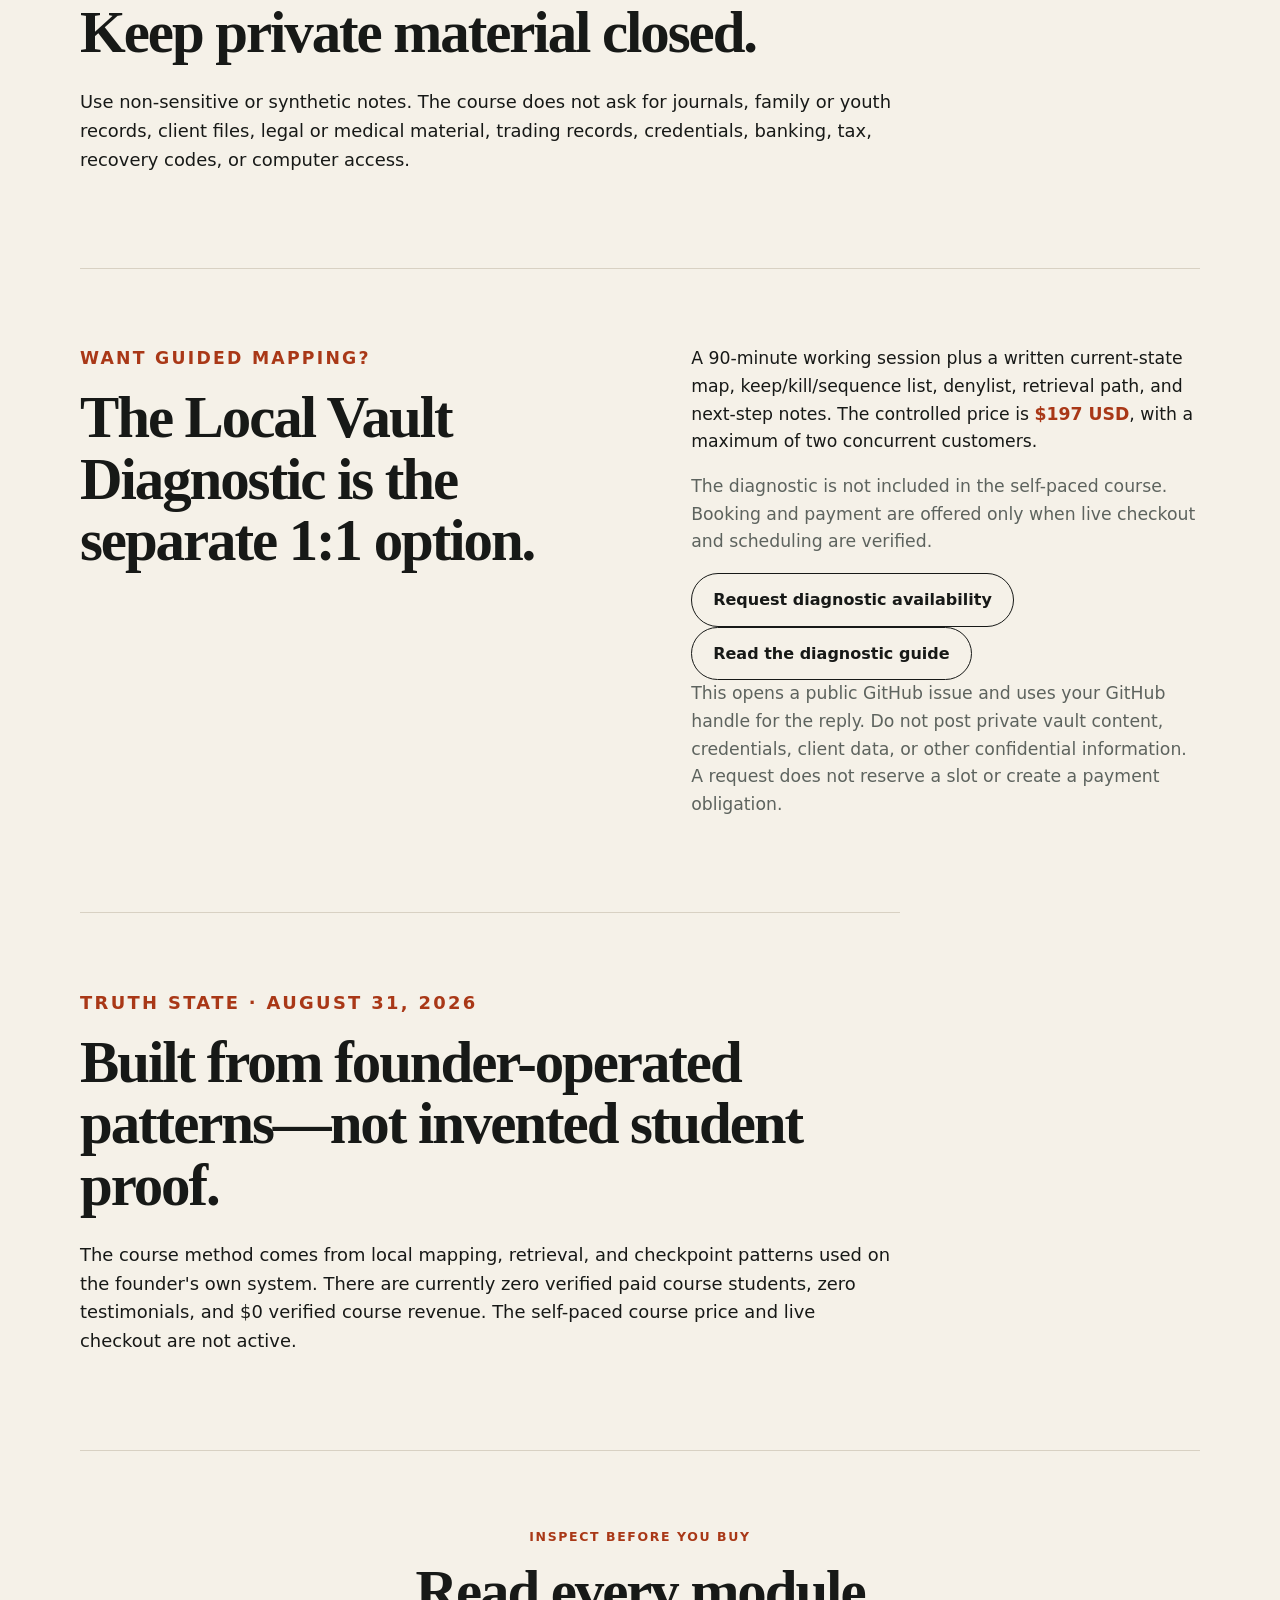
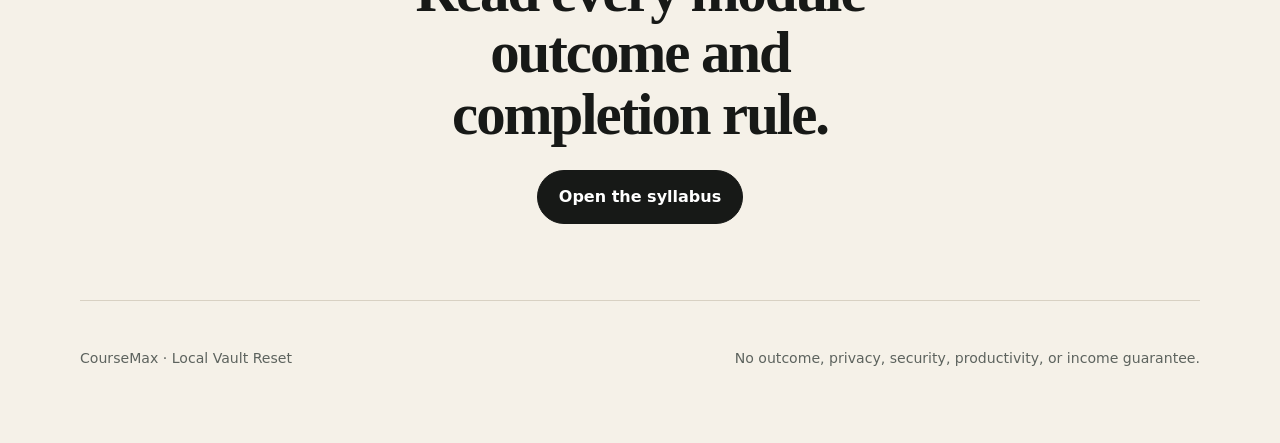
==== commit 8727fc69: "Publish Obsidian workflow diagnostic guide" ====
--- a/index.html
+++ b/index.html
@@ -22,6 +22,7 @@
     <nav aria-label="Primary navigation">
       <a href="syllabus.html">Syllabus</a>
       <a href="vault-leak-test.html">Free test</a>
+      <a href="obsidian-vault-workflow-diagnostic.html">Diagnostic guide</a>
       <a href="#guided">Guided option</a>
     </nav>
   </header>
@@ -120,6 +121,7 @@
           course. Booking and payment are offered only when live checkout and
           scheduling are verified.</p>
         <a class="button secondary" href="https://github.com/nova-digital-jig/local-vault-reset/issues/new?template=guided-diagnostic-interest.yml">Request diagnostic availability</a>
+        <a class="button secondary" href="obsidian-vault-workflow-diagnostic.html">Read the diagnostic guide</a>
         <p class="microcopy">This opens a public GitHub issue and uses your
           GitHub handle for the reply. Do not post private vault content,
           credentials, client data, or other confidential information. A request
